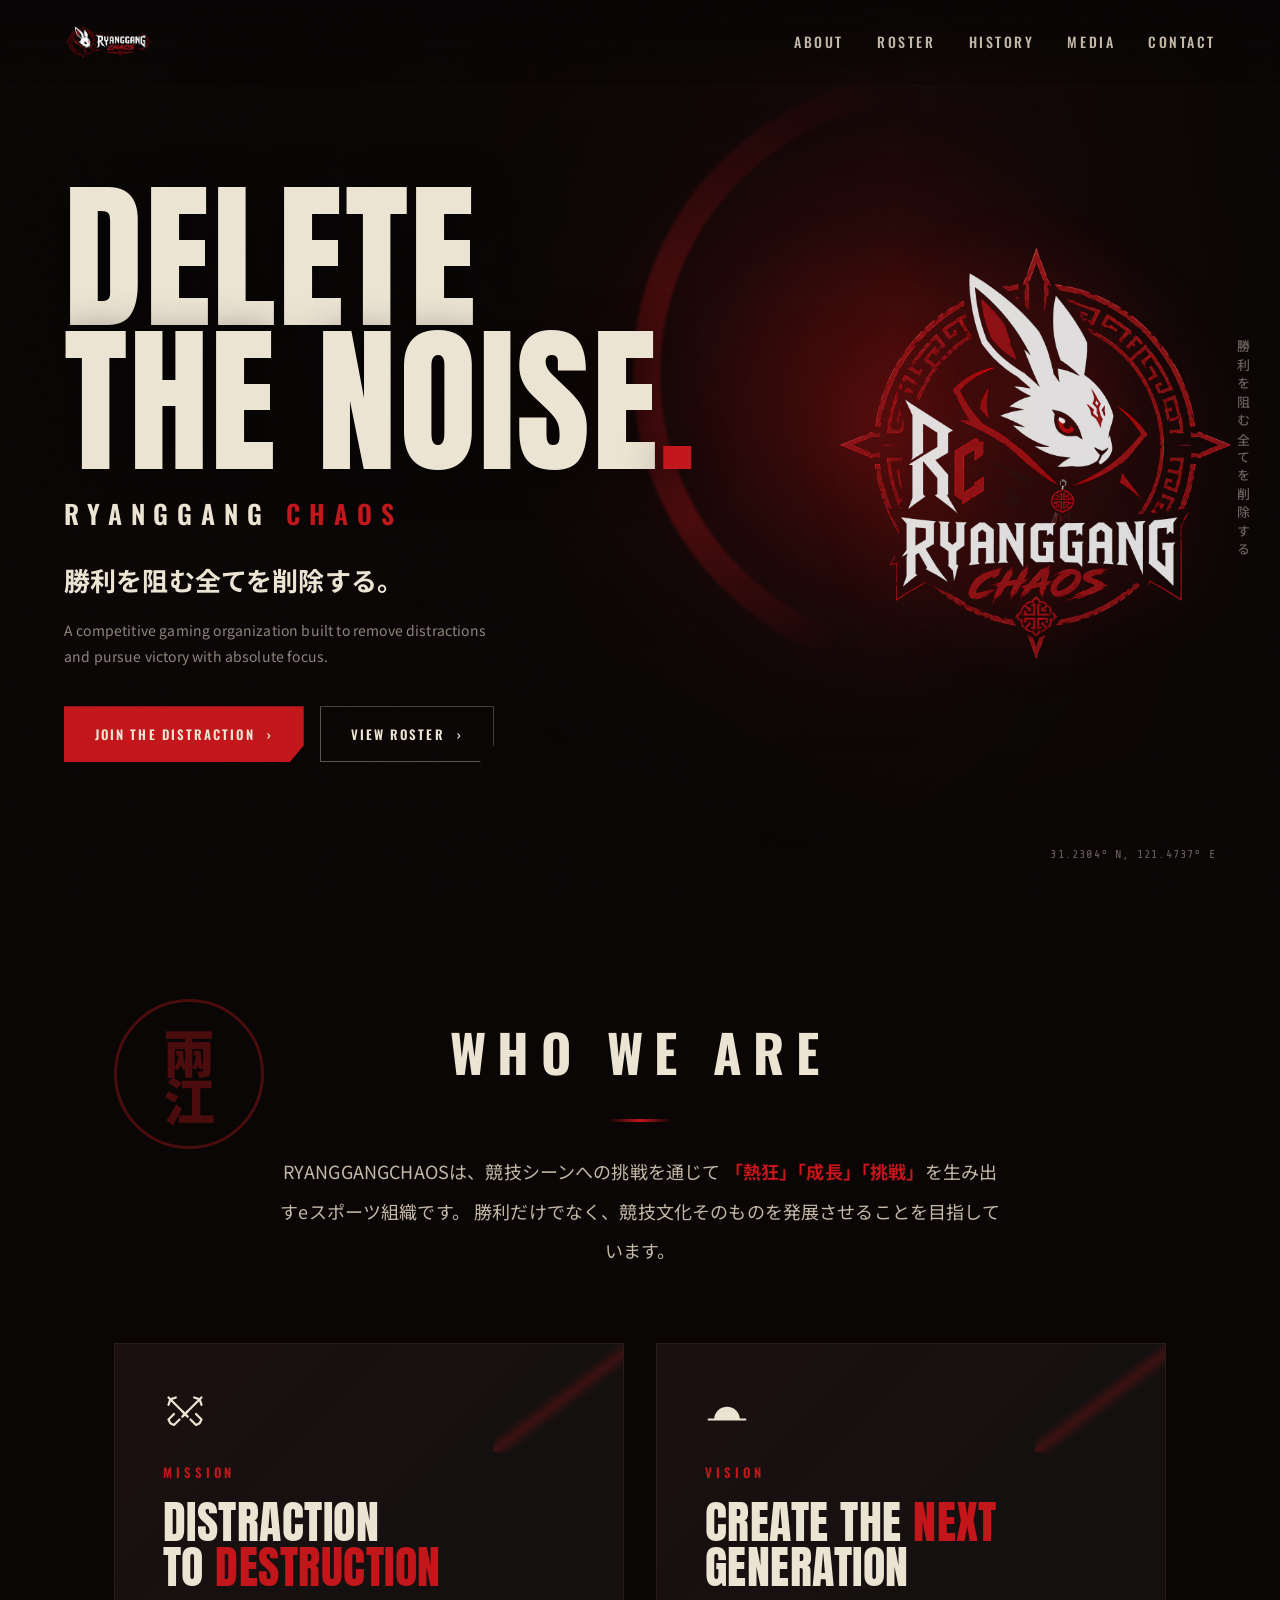
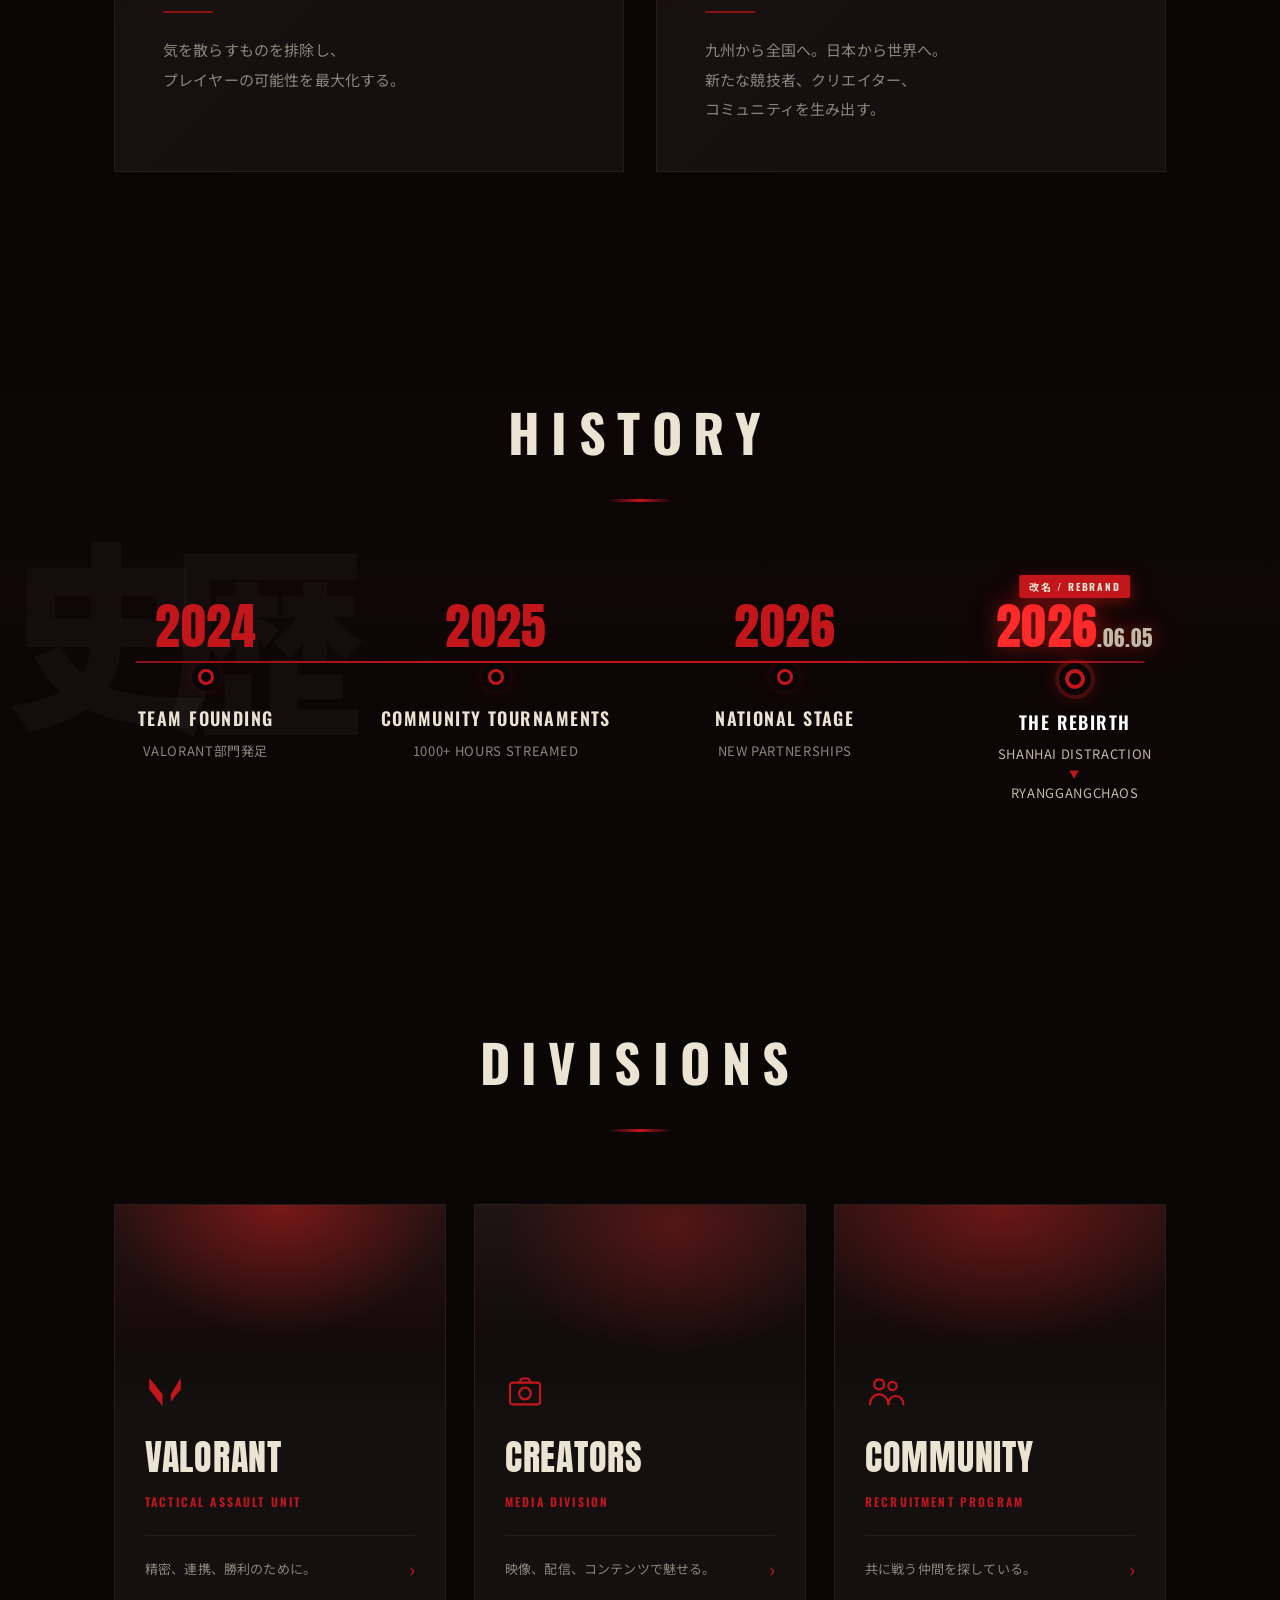
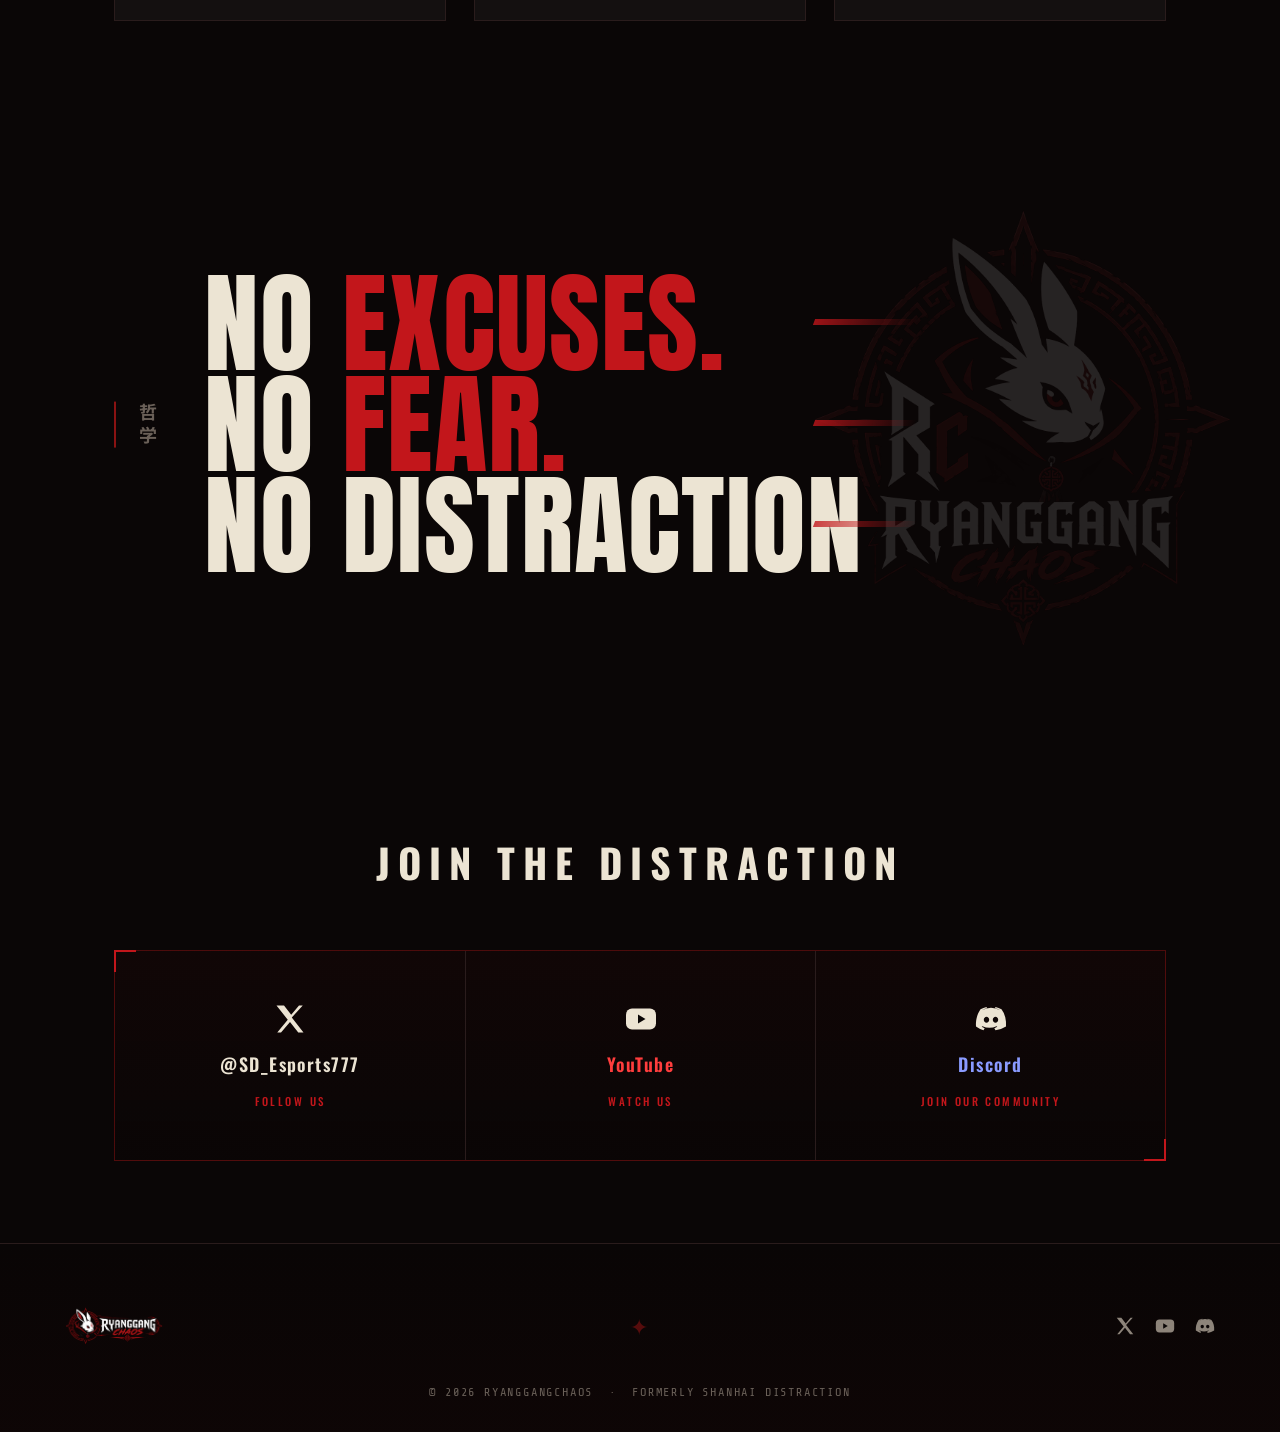
==== index.html @ 652b085b "Initial commit: RYANGGANGCHAOS LP (formerly SHANHAI DISTRACTION) Responsive single-page LP for GitHu" ====
<!DOCTYPE html>
<html lang="ja">
<head>
  <meta charset="UTF-8" />
  <meta name="viewport" content="width=device-width, initial-scale=1.0" />
  <title>RYANGGANGCHAOS — DELETE THE NOISE</title>
  <meta name="description" content="RYANGGANGCHAOS（旧 SHANHAI DISTRACTION）｜勝利を阻む全てを削除する。競技シーンへの挑戦を通じて熱狂・成長・挑戦を生み出すeスポーツ組織。" />

  <!-- Open Graph -->
  <meta property="og:title" content="RYANGGANGCHAOS — DELETE THE NOISE" />
  <meta property="og:description" content="勝利を阻む全てを削除する。競技文化を発展させるeスポーツ組織。（旧 SHANHAI DISTRACTION）" />
  <meta property="og:type" content="website" />
  <meta property="og:image" content="assets/og-image.png" />
  <meta name="theme-color" content="#0a0606" />

  <link rel="icon" type="image/png" sizes="32x32" href="assets/favicon-32.png" />
  <link rel="apple-touch-icon" href="assets/favicon-180.png" />

  <!-- Fonts -->
  <link rel="preconnect" href="https://fonts.googleapis.com" />
  <link rel="preconnect" href="https://fonts.gstatic.com" crossorigin />
  <link href="https://fonts.googleapis.com/css2?family=Anton&family=Oswald:wght@400;500;600;700&family=Noto+Sans+JP:wght@400;500;700;900&family=Share+Tech+Mono&display=swap" rel="stylesheet" />

  <link rel="stylesheet" href="css/style.css" />
</head>
<body>
  <!-- Grain overlay -->
  <div class="grain" aria-hidden="true"></div>

  <!-- ============ HEADER ============ -->
  <header class="site-header" id="header">
    <a class="brand" href="#hero" aria-label="RYANGGANGCHAOS ホーム">
      <img class="brand__img" src="assets/logo-horizontal.png" alt="RYANGGANGCHAOS" width="1672" height="941" />
    </a>

    <nav class="nav" id="nav" aria-label="メインナビゲーション">
      <a href="#about">ABOUT</a>
      <a href="#roster">ROSTER</a>
      <a href="#history">HISTORY</a>
      <a href="#media">MEDIA</a>
      <a href="#contact">CONTACT</a>
    </nav>

    <button class="nav-toggle" id="navToggle" aria-label="メニューを開く" aria-expanded="false" aria-controls="nav">
      <span></span><span></span><span></span>
    </button>
  </header>

  <main>
    <!-- ============ HERO ============ -->
    <section class="hero" id="hero">
      <div class="hero__bg" aria-hidden="true">
        <div class="hero__figure"></div>
        <div class="hero__glow"></div>
        <div class="hero__pagoda"></div>
        <div class="hero__ring"></div>
      </div>

      <div class="hero__vertical" aria-hidden="true">勝利を阻む全てを削除する</div>

      <div class="hero__inner reveal">
        <h1 class="hero__title">
          <span class="line">DELETE</span>
          <span class="line">THE NOISE<span class="dot">.</span></span>
        </h1>
        <p class="hero__sub"><span>RYANGGANG</span> <em>CHAOS</em></p>
        <p class="hero__jp">勝利を阻む全てを削除する。</p>
        <p class="hero__lead">A competitive gaming organization built to remove distractions and pursue victory with absolute focus.</p>

        <div class="hero__cta">
          <a class="btn btn--solid" href="#contact">JOIN THE DISTRACTION <span aria-hidden="true">›</span></a>
          <a class="btn btn--ghost" href="#roster">VIEW ROSTER <span aria-hidden="true">›</span></a>
        </div>
      </div>

      <div class="hero__coords" aria-hidden="true">31.2304° N, 121.4737° E</div>
      <img class="hero__emblem" src="assets/logo-emblem.png" alt="" aria-hidden="true" />
    </section>

    <!-- ============ WHO WE ARE ============ -->
    <section class="about" id="about">
      <div class="about__stamp" aria-hidden="true">兩江</div>
      <div class="about__inner">
        <h2 class="section-head reveal">WHO WE ARE</h2>
        <p class="about__text reveal">
          RYANGGANGCHAOSは、競技シーンへの挑戦を通じて
          <strong>「熱狂」「成長」「挑戦」</strong>を生み出すeスポーツ組織です。
          勝利だけでなく、競技文化そのものを発展させることを目指しています。
        </p>
      </div>

      <!-- MISSION / VISION -->
      <div class="mv">
        <article class="mv__card reveal">
          <div class="mv__icon" aria-hidden="true">
            <svg viewBox="0 0 48 48"><use href="#ico-swords" /></svg>
          </div>
          <span class="mv__label">MISSION</span>
          <h3 class="mv__title">DISTRACTION<br />TO <em>DESTRUCTION</em></h3>
          <span class="mv__rule" aria-hidden="true"></span>
          <p class="mv__body">気を散らすものを排除し、<br />プレイヤーの可能性を最大化する。</p>
        </article>

        <article class="mv__card reveal" style="--d:.12s">
          <div class="mv__icon" aria-hidden="true">
            <svg viewBox="0 0 48 48"><use href="#ico-sun" /></svg>
          </div>
          <span class="mv__label">VISION</span>
          <h3 class="mv__title">CREATE THE <em>NEXT</em><br />GENERATION</h3>
          <span class="mv__rule" aria-hidden="true"></span>
          <p class="mv__body">九州から全国へ。日本から世界へ。<br />新たな競技者、クリエイター、<br />コミュニティを生み出す。</p>
        </article>
      </div>
    </section>

    <!-- ============ HISTORY ============ -->
    <section class="history" id="history">
      <span class="history__kanji" aria-hidden="true">歴史</span>
      <h2 class="section-head reveal">HISTORY</h2>

      <ol class="timeline">
        <li class="timeline__item reveal">
          <span class="timeline__year">2024</span>
          <span class="timeline__dot" aria-hidden="true"></span>
          <h3 class="timeline__title">TEAM FOUNDING</h3>
          <p class="timeline__desc">VALORANT部門発足</p>
        </li>
        <li class="timeline__item reveal" style="--d:.12s">
          <span class="timeline__year">2025</span>
          <span class="timeline__dot" aria-hidden="true"></span>
          <h3 class="timeline__title">COMMUNITY TOURNAMENTS</h3>
          <p class="timeline__desc">1000+ HOURS STREAMED</p>
        </li>
        <li class="timeline__item reveal" style="--d:.24s">
          <span class="timeline__year">2026</span>
          <span class="timeline__dot" aria-hidden="true"></span>
          <h3 class="timeline__title">NATIONAL STAGE</h3>
          <p class="timeline__desc">NEW PARTNERSHIPS</p>
        </li>
        <li class="timeline__item timeline__item--now reveal" style="--d:.36s">
          <span class="timeline__badge">改名 / REBRAND</span>
          <span class="timeline__year">2026<small>.06.05</small></span>
          <span class="timeline__dot" aria-hidden="true"></span>
          <h3 class="timeline__title">THE REBIRTH</h3>
          <p class="timeline__desc">SHANHAI DISTRACTION<br /><span class="arrow" aria-hidden="true">▼</span><br />RYANGGANGCHAOS</p>
        </li>
      </ol>
    </section>

    <!-- ============ DIVISIONS ============ -->
    <section class="divisions" id="roster">
      <h2 class="section-head reveal">DIVISIONS</h2>

      <div class="div-grid">
        <article class="div-card div-card--valorant reveal" tabindex="0">
          <div class="div-card__media" aria-hidden="true"></div>
          <div class="div-card__body">
            <div class="div-card__icon" aria-hidden="true">
              <svg viewBox="0 0 48 48"><use href="#ico-valorant" /></svg>
            </div>
            <h3 class="div-card__title">VALORANT</h3>
            <span class="div-card__sub">TACTICAL ASSAULT UNIT</span>
            <p class="div-card__foot">精密、連携、勝利のために。<span class="arrow" aria-hidden="true">›</span></p>
          </div>
        </article>

        <article class="div-card div-card--creators reveal" style="--d:.12s" tabindex="0">
          <div class="div-card__media" aria-hidden="true"></div>
          <div class="div-card__body">
            <div class="div-card__icon" aria-hidden="true">
              <svg viewBox="0 0 48 48"><use href="#ico-camera" /></svg>
            </div>
            <h3 class="div-card__title">CREATORS</h3>
            <span class="div-card__sub">MEDIA DIVISION</span>
            <p class="div-card__foot">映像、配信、コンテンツで魅せる。<span class="arrow" aria-hidden="true">›</span></p>
          </div>
        </article>

        <article class="div-card div-card--community reveal" style="--d:.24s" tabindex="0" id="media">
          <div class="div-card__media" aria-hidden="true"></div>
          <div class="div-card__body">
            <div class="div-card__icon" aria-hidden="true">
              <svg viewBox="0 0 48 48"><use href="#ico-community" /></svg>
            </div>
            <h3 class="div-card__title">COMMUNITY</h3>
            <span class="div-card__sub">RECRUITMENT PROGRAM</span>
            <p class="div-card__foot">共に戦う仲間を探している。<span class="arrow" aria-hidden="true">›</span></p>
          </div>
        </article>
      </div>
    </section>

    <!-- ============ PHILOSOPHY ============ -->
    <section class="philosophy" aria-label="Philosophy">
      <span class="philosophy__kanji" aria-hidden="true">哲学</span>
      <h2 class="philosophy__text reveal">
        <span>NO <em>EXCUSES.</em></span>
        <span>NO <em>FEAR.</em></span>
        <span>NO DISTRACTION</span>
      </h2>
      <img class="philosophy__logo" src="assets/logo-emblem.png" alt="" aria-hidden="true" />
    </section>

    <!-- ============ JOIN / CONTACT ============ -->
    <section class="join" id="contact">
      <h2 class="join__head reveal">JOIN THE DISTRACTION</h2>
      <div class="join__panel reveal">
        <a class="social" href="https://x.com/SD_Esports777" target="_blank" rel="noopener">
          <span class="social__icon" aria-hidden="true"><svg viewBox="0 0 24 24"><use href="#ico-x" /></svg></span>
          <span class="social__handle">@SD_Esports777</span>
          <span class="social__cta">FOLLOW US</span>
        </a>
        <a class="social" href="https://youtube.com" target="_blank" rel="noopener">
          <span class="social__icon" aria-hidden="true"><svg viewBox="0 0 24 24"><use href="#ico-youtube" /></svg></span>
          <span class="social__handle social__handle--yt">YouTube</span>
          <span class="social__cta">WATCH US</span>
        </a>
        <a class="social" href="https://discord.com" target="_blank" rel="noopener">
          <span class="social__icon" aria-hidden="true"><svg viewBox="0 0 24 24"><use href="#ico-discord" /></svg></span>
          <span class="social__handle social__handle--dc">Discord</span>
          <span class="social__cta">JOIN OUR COMMUNITY</span>
        </a>
      </div>
    </section>
  </main>

  <!-- ============ FOOTER ============ -->
  <footer class="site-footer">
    <div class="site-footer__inner">
      <a class="brand brand--footer" href="#hero" aria-label="RYANGGANGCHAOS ホーム">
        <img class="brand__img" src="assets/logo-horizontal.png" alt="RYANGGANGCHAOS" width="1672" height="941" />
      </a>

      <span class="site-footer__crosshair" aria-hidden="true">✦</span>

      <div class="site-footer__social">
        <a href="https://x.com/SD_Esports777" target="_blank" rel="noopener" aria-label="X (Twitter)"><svg viewBox="0 0 24 24"><use href="#ico-x" /></svg></a>
        <a href="https://youtube.com" target="_blank" rel="noopener" aria-label="YouTube"><svg viewBox="0 0 24 24"><use href="#ico-youtube" /></svg></a>
        <a href="https://discord.com" target="_blank" rel="noopener" aria-label="Discord"><svg viewBox="0 0 24 24"><use href="#ico-discord" /></svg></a>
      </div>
    </div>
    <p class="site-footer__copy">© 2026 RYANGGANGCHAOS &nbsp;·&nbsp; FORMERLY SHANHAI DISTRACTION</p>
  </footer>

  <!-- ============ SVG SPRITE ============ -->
  <svg width="0" height="0" style="position:absolute" aria-hidden="true">
    <defs>
      <!-- SD Logo: hexagonal shield with S/D + cross -->
      <symbol id="sd-logo" viewBox="0 0 64 64">
        <path d="M32 2 58 16v32L32 62 6 48V16z" fill="none" stroke="currentColor" stroke-width="2.5" stroke-linejoin="round"/>
        <path d="M32 9 51 19.5v25L32 55 13 44.5v-25z" fill="none" stroke="currentColor" stroke-width="1" opacity=".5"/>
        <path d="M24 23h11a4 4 0 0 1 0 11h-7" fill="none" stroke="currentColor" stroke-width="3.4" stroke-linecap="round"/>
        <path d="M28 41h6a8 8 0 0 0 8-8v-2a8 8 0 0 0-8-8" fill="none" stroke="currentColor" stroke-width="3.4" stroke-linecap="round"/>
        <line x1="32" y1="12" x2="32" y2="52" stroke="currentColor" stroke-width="2" opacity=".85"/>
        <line x1="27" y1="20" x2="37" y2="20" stroke="currentColor" stroke-width="2" opacity=".85"/>
      </symbol>

      <symbol id="ico-swords" viewBox="0 0 48 48">
        <path d="M6 6l20 20M14 6L8 8l-2 6M27 21l-6 6" fill="none" stroke="currentColor" stroke-width="2.4" stroke-linecap="round" stroke-linejoin="round"/>
        <path d="M42 6L22 26M34 6l6 2 2 6M21 21l6 6" fill="none" stroke="currentColor" stroke-width="2.4" stroke-linecap="round" stroke-linejoin="round"/>
        <path d="M18 30l-6 6-4-2-2-4 6-6M30 30l6 6 4-2 2-4-6-6" fill="none" stroke="currentColor" stroke-width="2.4" stroke-linecap="round" stroke-linejoin="round"/>
      </symbol>

      <symbol id="ico-sun" viewBox="0 0 48 48">
        <path d="M10 30a14 14 0 0 1 28 0" fill="currentColor"/>
        <line x1="4" y1="30" x2="44" y2="30" stroke="currentColor" stroke-width="2.4" stroke-linecap="round"/>
      </symbol>

      <symbol id="ico-valorant" viewBox="0 0 48 48">
        <path d="M5 8v14l16 20V28z" fill="currentColor"/>
        <path d="M43 8v14L31 37v-9z" fill="currentColor"/>
      </symbol>

      <symbol id="ico-camera" viewBox="0 0 48 48">
        <rect x="6" y="14" width="36" height="26" rx="3" fill="none" stroke="currentColor" stroke-width="2.6"/>
        <path d="M17 14l3-5h8l3 5" fill="none" stroke="currentColor" stroke-width="2.6" stroke-linejoin="round"/>
        <circle cx="24" cy="27" r="7" fill="none" stroke="currentColor" stroke-width="2.6"/>
      </symbol>

      <symbol id="ico-community" viewBox="0 0 48 48">
        <circle cx="17" cy="16" r="6" fill="none" stroke="currentColor" stroke-width="2.6"/>
        <circle cx="33" cy="18" r="5" fill="none" stroke="currentColor" stroke-width="2.6"/>
        <path d="M6 40c0-7 5-12 11-12s11 5 11 12" fill="none" stroke="currentColor" stroke-width="2.6" stroke-linecap="round"/>
        <path d="M28 40c0-6 4-10 9-10s9 4 9 10" fill="none" stroke="currentColor" stroke-width="2.6" stroke-linecap="round"/>
      </symbol>

      <symbol id="ico-x" viewBox="0 0 24 24">
        <path d="M3 3l7.5 9.5L3.5 21H6l6-7 5.5 7H21l-7.8-10L20.5 3H18l-5.2 6.2L8 3z" fill="currentColor"/>
      </symbol>
      <symbol id="ico-youtube" viewBox="0 0 24 24">
        <rect x="2" y="5" width="20" height="14" rx="4" fill="currentColor"/>
        <path d="M10 9l5 3-5 3z" fill="#0a0606"/>
      </symbol>
      <symbol id="ico-discord" viewBox="0 0 24 24">
        <path d="M19 5.5A16 16 0 0 0 15 4l-.3.6a12 12 0 0 1 3.5 1.5 13 13 0 0 0-12.4 0A12 12 0 0 1 9.3 4.6L9 4a16 16 0 0 0-4 1.5C2.4 9.4 1.8 13.2 2 17a16 16 0 0 0 5 2.5l.8-1.3a9 9 0 0 1-2-1l.5-.4a11 11 0 0 0 9.4 0l.5.4a9 9 0 0 1-2 1l.8 1.3A16 16 0 0 0 22 17c.3-4.5-.6-8.3-3-11.5zM9 14.5c-1 0-1.8-.9-1.8-2s.8-2 1.8-2 1.8.9 1.8 2-.8 2-1.8 2zm6 0c-1 0-1.8-.9-1.8-2s.8-2 1.8-2 1.8.9 1.8 2-.8 2-1.8 2z" fill="currentColor"/>
      </symbol>
    </defs>
  </svg>

  <script src="js/main.js"></script>
</body>
</html>
---- css/style.css ----
/* =========================================================
   SHANHAI DISTRACTION — Landing Page
   Dark / red tactical e-sports aesthetic
   ========================================================= */

:root {
  --bg:        #0a0606;
  --bg-2:      #0d0908;
  --bg-3:      #120c0b;
  --panel:     #141010;
  --panel-2:   #181212;
  --line:      #2a1c1c;

  --red:       #c2161b;   /* bright accent */
  --red-deep:  #8a1212;   /* deep */
  --red-logo:  #a72020;   /* brand red */
  --red-glow:  rgba(180, 20, 20, .55);

  --cream:     #ece4d3;
  --cream-dim: #c2b8a6;
  --muted:     #8d847a;
  --muted-2:   #6a6058;

  --font-display: 'Anton', 'Noto Sans JP', sans-serif;
  --font-head:    'Oswald', 'Noto Sans JP', sans-serif;
  --font-body:    'Noto Sans JP', sans-serif;
  --font-mono:    'Share Tech Mono', monospace;

  --maxw: 1180px;
  --gutter: clamp(20px, 5vw, 64px);
  --header-h: 84px;
}

/* ---------- Reset ---------- */
*, *::before, *::after { box-sizing: border-box; }
* { margin: 0; padding: 0; }
html { scroll-behavior: smooth; -webkit-text-size-adjust: 100%; }
@media (prefers-reduced-motion: reduce) {
  html { scroll-behavior: auto; }
  *, *::before, *::after { animation-duration: .001ms !important; transition-duration: .001ms !important; }
}

body {
  background: var(--bg);
  color: var(--cream);
  font-family: var(--font-body);
  font-weight: 400;
  line-height: 1.7;
  letter-spacing: .01em;
  overflow-x: hidden;
  -webkit-font-smoothing: antialiased;
  text-rendering: optimizeLegibility;
}

img { max-width: 100%; display: block; }
a { color: inherit; text-decoration: none; }
ol, ul { list-style: none; }

/* ---------- Grain / atmosphere ---------- */
.grain {
  position: fixed; inset: 0; z-index: 1000; pointer-events: none;
  opacity: .05; mix-blend-mode: overlay;
  background-image: url("data:image/svg+xml,%3Csvg xmlns='http://www.w3.org/2000/svg' width='120' height='120'%3E%3Cfilter id='n'%3E%3CfeTurbulence type='fractalNoise' baseFrequency='.9' numOctaves='2'/%3E%3C/filter%3E%3Crect width='100%25' height='100%25' filter='url(%23n)'/%3E%3C/svg%3E");
}

/* base body background texture */
body::before {
  content: ""; position: fixed; inset: 0; z-index: -2; pointer-events: none;
  background:
    radial-gradient(120% 90% at 80% -10%, rgba(150,20,20,.18), transparent 55%),
    radial-gradient(100% 80% at 0% 120%, rgba(120,16,16,.12), transparent 55%),
    var(--bg);
}

/* =========================================================
   Reveal animation
   ========================================================= */
.reveal {
  opacity: 0;
  transform: translateY(26px);
  transition: opacity .8s cubic-bezier(.2,.7,.2,1), transform .8s cubic-bezier(.2,.7,.2,1);
  transition-delay: var(--d, 0s);
  will-change: opacity, transform;
}
.reveal.in { opacity: 1; transform: none; }

/* =========================================================
   Shared section bits
   ========================================================= */
.section-head {
  font-family: var(--font-head);
  font-weight: 700;
  font-size: clamp(28px, 5vw, 52px);
  letter-spacing: .22em;
  color: var(--cream);
  text-align: center;
  position: relative;
  padding-bottom: 26px;
  margin-inline: auto;
}
.section-head::after {
  content: ""; position: absolute; left: 50%; bottom: 0; transform: translateX(-50%);
  width: 64px; height: 3px;
  background: linear-gradient(90deg, transparent, var(--red), transparent);
}

/* =========================================================
   HEADER
   ========================================================= */
.site-header {
  position: fixed; top: 0; left: 0; right: 0; z-index: 900;
  height: var(--header-h);
  display: flex; align-items: center; justify-content: space-between;
  padding-inline: var(--gutter);
  background: linear-gradient(180deg, rgba(8,5,5,.92), rgba(8,5,5,.55) 70%, transparent);
  backdrop-filter: blur(2px);
  transition: background .35s ease, height .35s ease, border-color .35s ease;
  border-bottom: 1px solid transparent;
}
.site-header.scrolled {
  height: 68px;
  background: rgba(8,5,5,.94);
  border-bottom-color: var(--line);
  backdrop-filter: blur(10px);
}

.brand { display: flex; align-items: center; }
.brand__img { height: 50px; width: auto; transition: height .35s ease; }
.site-header.scrolled .brand__img { height: 40px; }

.nav { display: flex; gap: clamp(18px, 2.6vw, 40px); }
.nav a {
  font-family: var(--font-head);
  font-weight: 500;
  font-size: 14px;
  letter-spacing: .18em;
  color: var(--cream-dim);
  position: relative;
  padding: 6px 0;
  transition: color .25s ease;
}
.nav a::after {
  content: ""; position: absolute; left: 0; right: 100%; bottom: 0; height: 2px;
  background: var(--red); transition: right .3s ease;
}
.nav a:hover { color: var(--cream); }
.nav a:hover::after { right: 0; }

/* Hamburger */
.nav-toggle {
  display: none; flex-direction: column; gap: 5px;
  width: 38px; height: 32px; padding: 6px;
  background: none; border: none; cursor: pointer; z-index: 950;
}
.nav-toggle span {
  display: block; height: 2px; width: 100%;
  background: var(--cream); border-radius: 2px;
  transition: transform .3s ease, opacity .25s ease;
}
.nav-toggle[aria-expanded="true"] span:nth-child(1) { transform: translateY(7px) rotate(45deg); }
.nav-toggle[aria-expanded="true"] span:nth-child(2) { opacity: 0; }
.nav-toggle[aria-expanded="true"] span:nth-child(3) { transform: translateY(-7px) rotate(-45deg); }

/* =========================================================
   HERO
   ========================================================= */
.hero {
  position: relative;
  min-height: 100svh;
  display: flex; align-items: center;
  padding: calc(var(--header-h) + 4vh) var(--gutter) 8vh;
  overflow: hidden;
}
.hero__bg { position: absolute; inset: 0; z-index: -1; }
.hero__bg::after {            /* dark vignette + left fade for text legibility */
  content: ""; position: absolute; inset: 0;
  background:
    linear-gradient(90deg, var(--bg) 8%, rgba(10,6,6,.6) 42%, rgba(10,6,6,.15) 70%, var(--bg) 100%),
    linear-gradient(180deg, rgba(10,6,6,.55), transparent 30%, rgba(10,6,6,.85));
}
.hero__glow {
  position: absolute; top: 8%; right: 4%;
  width: min(60vw, 720px); aspect-ratio: 1;
  background: radial-gradient(circle, var(--red-glow), rgba(150,20,20,.12) 40%, transparent 62%);
  filter: blur(10px);
  animation: pulse 6s ease-in-out infinite;
}
.hero__ring {
  position: absolute; top: 6%; right: 2%;
  width: min(56vw, 640px); aspect-ratio: 1;
  border-radius: 50%;
  background:
    conic-gradient(from 200deg, transparent 0deg, var(--red) 40deg, transparent 150deg);
  -webkit-mask: radial-gradient(circle, transparent 60%, #000 61%, #000 66%, transparent 67%);
          mask: radial-gradient(circle, transparent 60%, #000 61%, #000 66%, transparent 67%);
  opacity: .85;
  animation: spin 28s linear infinite;
}
.hero__figure {
  position: absolute; inset: 0;
  background:
    radial-gradient(40% 55% at 66% 46%, rgba(40,8,8,.9), transparent 70%),
    radial-gradient(70% 90% at 78% 50%, rgba(90,16,16,.35), transparent 60%);
}
.hero__pagoda {
  position: absolute; right: 7%; top: 30%;
  width: 3px; height: 220px;
  background: linear-gradient(180deg, transparent, var(--red-deep));
  opacity: .25;
}
@keyframes pulse { 0%,100%{opacity:.7;transform:scale(1)} 50%{opacity:1;transform:scale(1.05)} }
@keyframes spin { to { transform: rotate(360deg); } }

.hero__emblem {
  position: absolute; right: clamp(-40px, 2vw, 60px); top: 50%;
  transform: translateY(-50%);
  width: clamp(220px, 34vw, 460px);
  opacity: .9;
  filter: drop-shadow(0 0 40px rgba(160,20,20,.4));
  animation: float 7s ease-in-out infinite;
  z-index: -1;
}
@keyframes float { 0%,100%{transform:translateY(-50%)} 50%{transform:translateY(-54%)} }

.hero__vertical {
  position: absolute; right: clamp(8px, 2vw, 28px); top: 50%;
  transform: translateY(-50%);
  writing-mode: vertical-rl;
  font-family: var(--font-body); font-weight: 500;
  letter-spacing: .42em; font-size: 13px;
  color: var(--muted); opacity: .7;
}

.hero__inner { position: relative; max-width: 640px; z-index: 2; }

.hero__title {
  font-family: var(--font-display);
  font-weight: 400;
  line-height: .9;
  font-size: clamp(56px, 12.5vw, 168px);
  letter-spacing: .01em;
  color: var(--cream);
  text-shadow: 0 6px 40px rgba(0,0,0,.6);
}
.hero__title .line { display: block; }
.hero__title .dot { color: var(--red); }

.hero__sub {
  margin-top: 18px;
  font-family: var(--font-head); font-weight: 600;
  letter-spacing: .34em;
  font-size: clamp(15px, 2.4vw, 26px);
}
.hero__sub span { color: var(--cream); }
.hero__sub em { color: var(--red); font-style: normal; }

.hero__jp {
  margin-top: 22px;
  font-weight: 700; font-size: clamp(18px, 2.6vw, 26px);
  color: var(--cream);
}
.hero__lead {
  margin-top: 16px; max-width: 440px;
  color: var(--muted); font-size: 14px; line-height: 1.85;
}

.hero__cta { display: flex; flex-wrap: wrap; gap: 16px; margin-top: 36px; }

.btn {
  --pad: 16px 30px;
  display: inline-flex; align-items: center; gap: 12px;
  padding: var(--pad);
  font-family: var(--font-head); font-weight: 600;
  letter-spacing: .16em; font-size: 13px;
  border: 1px solid transparent;
  position: relative; overflow: hidden;
  transition: transform .25s ease, background .3s ease, color .3s ease, border-color .3s ease;
  clip-path: polygon(0 0, 100% 0, 100% 70%, calc(100% - 14px) 100%, 0 100%);
}
.btn span { transition: transform .3s ease; }
.btn:hover span { transform: translateX(4px); }
.btn--solid { background: var(--red); color: var(--cream); }
.btn--solid:hover { background: #d81b20; transform: translateY(-2px); box-shadow: 0 10px 30px rgba(180,20,20,.4); }
.btn--ghost { border-color: rgba(236,228,211,.35); color: var(--cream); }
.btn--ghost:hover { border-color: var(--red); color: #fff; background: rgba(180,20,20,.12); transform: translateY(-2px); }

.hero__coords {
  position: absolute; right: var(--gutter); bottom: 4vh;
  font-family: var(--font-mono); font-size: 12px;
  color: var(--muted-2); letter-spacing: .1em;
}

/* =========================================================
   ABOUT / WHO WE ARE
   ========================================================= */
.about {
  position: relative;
  padding: clamp(80px, 12vh, 140px) var(--gutter);
  max-width: var(--maxw); margin-inline: auto;
}
.about__stamp {
  position: absolute; left: var(--gutter); top: clamp(70px, 11vh, 130px);
  width: 150px; height: 150px;
  display: grid; place-items: center;
  font-family: var(--font-body); font-weight: 900;
  font-size: 52px; color: var(--red-deep);
  border: 3px solid var(--red-deep); border-radius: 50%;
  opacity: .5; line-height: .95; writing-mode: vertical-rl;
  letter-spacing: -.05em;
}
.about__inner { max-width: 720px; margin: 0 auto; text-align: center; }
.about__text {
  margin-top: 30px;
  font-size: clamp(15px, 2vw, 18px); line-height: 2.2;
  color: var(--cream-dim);
}
.about__text strong { color: var(--red); font-weight: 700; }

/* MISSION / VISION */
.mv {
  display: grid; grid-template-columns: 1fr 1fr; gap: clamp(16px, 3vw, 32px);
  margin-top: clamp(50px, 8vh, 90px);
}
.mv__card {
  position: relative;
  padding: clamp(28px, 4vw, 48px);
  background:
    linear-gradient(135deg, rgba(150,20,20,.06), transparent 60%),
    var(--panel);
  border: 1px solid var(--line);
  overflow: hidden;
  transition: transform .35s ease, border-color .35s ease;
}
.mv__card::before {  /* diagonal red slash accent */
  content: ""; position: absolute; right: -40px; top: -40px;
  width: 160px; height: 160px;
  background: linear-gradient(135deg, transparent 45%, rgba(180,20,20,.25) 50%, transparent 55%);
  transform: rotate(8deg);
}
.mv__card:hover { transform: translateY(-6px); border-color: rgba(180,20,20,.5); }
.mv__icon { width: 44px; height: 44px; color: var(--cream); margin-bottom: 22px; }
.mv__icon svg { width: 100%; height: 100%; }
.mv__label {
  font-family: var(--font-head); font-weight: 600;
  letter-spacing: .3em; font-size: 13px; color: var(--red);
}
.mv__title {
  font-family: var(--font-display); font-weight: 400;
  font-size: clamp(28px, 4.4vw, 46px); line-height: .98;
  margin-top: 14px; color: var(--cream); letter-spacing: .01em;
}
.mv__title em { color: var(--red); font-style: normal; }
.mv__rule { display: block; width: 50px; height: 2px; background: var(--red-deep); margin: 22px 0; }
.mv__body { color: var(--muted); font-size: 15px; line-height: 1.95; }

/* =========================================================
   HISTORY
   ========================================================= */
.history {
  position: relative;
  padding: clamp(80px, 12vh, 140px) var(--gutter);
  background: linear-gradient(180deg, transparent, rgba(80,12,12,.08), transparent);
  overflow: hidden;
}
.history__kanji {
  position: absolute; left: 2%; top: 40%;
  font-weight: 900; font-size: clamp(80px, 16vw, 200px);
  color: rgba(255,255,255,.03); line-height: .8;
  writing-mode: vertical-rl; letter-spacing: -.05em;
  pointer-events: none;
}
.timeline {
  position: relative;
  max-width: 1120px; margin: clamp(50px,8vh,80px) auto 0;
  display: grid; grid-template-columns: repeat(4, 1fr);
  gap: clamp(16px, 3vw, 38px);
}
.timeline::before {  /* horizontal arrow line */
  content: ""; position: absolute; left: 5%; right: 5%; top: 86px; height: 2px;
  background: linear-gradient(90deg, var(--red-deep), var(--red), var(--red), var(--red-deep));
  z-index: 0;
}
.timeline__item { position: relative; text-align: center; padding-top: 26px; }
.timeline__year {
  display: block;
  font-family: var(--font-display);
  font-size: clamp(30px, 4.4vw, 50px); color: var(--red);
  line-height: 1;
}
.timeline__year small { font-size: .42em; letter-spacing: .05em; color: var(--cream-dim); }

/* rebrand highlight node */
.timeline__badge {
  position: absolute; top: 0; left: 50%; transform: translateX(-50%);
  font-family: var(--font-head); font-weight: 700;
  font-size: 10px; letter-spacing: .18em; white-space: nowrap;
  color: var(--cream); background: var(--red);
  padding: 3px 10px; border-radius: 2px;
  box-shadow: 0 4px 16px rgba(190,20,20,.5);
}
.timeline__item--now .timeline__year { color: #ff2b2b; text-shadow: 0 0 22px rgba(255,40,40,.55); }
.timeline__item--now .timeline__title { color: #fff; }
.timeline__item--now .timeline__desc { color: var(--cream-dim); line-height: 1.5; }
.timeline__item--now .timeline__desc .arrow { color: var(--red); font-size: 10px; }
.timeline__item--now .timeline__dot {
  width: 20px; height: 20px; border-width: 4px;
  box-shadow: 0 0 0 6px var(--bg), 0 0 0 10px rgba(190,20,20,.25), 0 0 24px rgba(255,40,40,.8);
  animation: nowPulse 2.2s ease-in-out infinite;
}
@keyframes nowPulse {
  0%,100% { box-shadow: 0 0 0 6px var(--bg), 0 0 0 10px rgba(190,20,20,.25), 0 0 22px rgba(255,40,40,.7); }
  50%     { box-shadow: 0 0 0 6px var(--bg), 0 0 0 13px rgba(190,20,20,.12), 0 0 34px rgba(255,40,40,1); }
}
.timeline__dot {
  display: block; width: 16px; height: 16px; margin: 18px auto;
  background: var(--bg); border: 3px solid var(--red); border-radius: 50%;
  position: relative; z-index: 1;
  box-shadow: 0 0 0 6px var(--bg), 0 0 18px rgba(190,20,20,.6);
}
.timeline__title {
  font-family: var(--font-head); font-weight: 600;
  letter-spacing: .08em; font-size: clamp(14px, 1.8vw, 18px);
  color: var(--cream); margin-top: 6px;
}
.timeline__desc { color: var(--muted); font-size: 13px; letter-spacing: .05em; margin-top: 6px; }

/* =========================================================
   DIVISIONS
   ========================================================= */
.divisions {
  padding: clamp(80px, 12vh, 140px) var(--gutter);
  max-width: var(--maxw); margin-inline: auto;
}
.div-grid {
  display: grid; grid-template-columns: repeat(3, 1fr);
  gap: clamp(16px, 2.4vw, 28px);
  margin-top: clamp(50px, 8vh, 80px);
}
.div-card {
  position: relative;
  border: 1px solid var(--line);
  background: var(--panel);
  overflow: hidden; cursor: pointer;
  transition: transform .4s cubic-bezier(.2,.7,.2,1), border-color .4s ease;
  outline: none;
}
.div-card:hover, .div-card:focus-visible { transform: translateY(-8px); border-color: rgba(190,20,20,.55); }
.div-card__media {
  height: 200px; position: relative;
  background:
    radial-gradient(80% 90% at 50% 20%, rgba(150,22,22,.4), transparent 70%),
    linear-gradient(180deg, #1c1110, #0d0707);
}
.div-card__media::before {  /* scanline texture */
  content: ""; position: absolute; inset: 0;
  background-image: repeating-linear-gradient(180deg, rgba(255,255,255,.025) 0 1px, transparent 1px 4px);
  mix-blend-mode: overlay;
}
.div-card__media::after {   /* bottom gradient blend into body */
  content: ""; position: absolute; left: 0; right: 0; bottom: 0; height: 70px;
  background: linear-gradient(180deg, transparent, var(--panel));
}
.div-card--valorant .div-card__media { background:
  radial-gradient(80% 100% at 50% 0%, rgba(200,30,30,.5), transparent 65%), linear-gradient(180deg,#251211,#0d0707); }
.div-card--creators .div-card__media { background:
  radial-gradient(80% 100% at 60% 10%, rgba(150,24,24,.45), transparent 65%), linear-gradient(180deg,#1e1413,#0d0707); }
.div-card--community .div-card__media { background:
  radial-gradient(90% 100% at 50% 0%, rgba(180,28,28,.5), transparent 70%), linear-gradient(180deg,#221110,#0d0707); }

.div-card__body { position: relative; padding: 0 clamp(20px,2.4vw,30px) clamp(24px,3vw,34px); margin-top: -34px; }
.div-card__icon { width: 40px; height: 40px; color: var(--red); margin-bottom: 16px; }
.div-card__icon svg { width: 100%; height: 100%; }
.div-card__title {
  font-family: var(--font-display); font-weight: 400;
  font-size: clamp(26px, 3.4vw, 36px); color: var(--cream); letter-spacing: .02em;
}
.div-card__sub {
  display: block;
  font-family: var(--font-head); font-weight: 600;
  letter-spacing: .18em; font-size: 12px; color: var(--red); margin-top: 4px;
}
.div-card__foot {
  display: flex; align-items: center; justify-content: space-between;
  margin-top: 22px; padding-top: 16px; border-top: 1px solid var(--line);
  color: var(--muted); font-size: 13px;
}
.div-card__foot .arrow {
  color: var(--red); font-size: 20px; transition: transform .3s ease;
}
.div-card:hover .arrow, .div-card:focus-visible .arrow { transform: translateX(6px); }

/* =========================================================
   PHILOSOPHY
   ========================================================= */
.philosophy {
  position: relative;
  padding: clamp(90px, 16vh, 180px) var(--gutter);
  display: flex; align-items: center;
  max-width: var(--maxw); margin-inline: auto;
  overflow: hidden;
}
.philosophy__kanji {
  position: absolute; left: var(--gutter); top: 50%; transform: translateY(-50%);
  writing-mode: vertical-rl;
  font-weight: 700; font-size: 18px; letter-spacing: .3em;
  color: var(--muted-2);
  padding-left: 16px; border-left: 2px solid var(--red-deep);
}
.philosophy__text {
  font-family: var(--font-display); font-weight: 400;
  font-size: clamp(40px, 9vw, 110px); line-height: .92;
  color: var(--cream); letter-spacing: .01em;
  position: relative; z-index: 2;
  padding-left: clamp(40px, 8vw, 90px);
}
.philosophy__text span { display: block; position: relative; }
.philosophy__text em { color: var(--red); font-style: normal; }
.philosophy__text span::after {  /* red slash marks */
  content: ""; position: absolute; right: -8%; top: 45%;
  width: clamp(40px, 8vw, 120px); height: 6px;
  background: linear-gradient(90deg, var(--red), transparent);
  transform: skewX(-20deg); opacity: .8;
}
.philosophy__logo {
  position: absolute; right: -2%; top: 50%; transform: translateY(-50%);
  width: clamp(220px, 36vw, 520px);
  opacity: .12; filter: grayscale(.3);
  z-index: 1; pointer-events: none;
}

/* =========================================================
   JOIN / CONTACT
   ========================================================= */
.join {
  padding: clamp(80px, 12vh, 130px) var(--gutter) clamp(60px, 9vh, 110px);
  max-width: var(--maxw); margin-inline: auto;
}
.join__head {
  font-family: var(--font-head); font-weight: 700;
  letter-spacing: .2em; text-align: center;
  font-size: clamp(22px, 4vw, 40px); color: var(--cream);
  margin-bottom: clamp(36px, 6vh, 60px);
}
.join__panel {
  position: relative;
  display: grid; grid-template-columns: repeat(3, 1fr);
  border: 1px solid rgba(180,20,20,.4);
  background: linear-gradient(180deg, rgba(150,20,20,.05), rgba(10,6,6,.4));
}
/* corner brackets */
.join__panel::before, .join__panel::after {
  content: ""; position: absolute; width: 22px; height: 22px;
  border: 2px solid var(--red);
}
.join__panel::before { left: -1px; top: -1px; border-right: none; border-bottom: none; }
.join__panel::after  { right: -1px; bottom: -1px; border-left: none; border-top: none; }

.social {
  display: flex; flex-direction: column; align-items: center; gap: 12px;
  padding: clamp(30px, 5vw, 50px) 20px;
  position: relative;
  transition: background .3s ease;
}
.social + .social { border-left: 1px solid var(--line); }
.social:hover { background: rgba(180,20,20,.08); }
.social__icon { width: 36px; height: 36px; color: var(--cream); }
.social__icon svg { width: 100%; height: 100%; }
.social:hover .social__icon { color: var(--red); }
.social__handle { font-family: var(--font-head); font-weight: 600; letter-spacing: .08em; font-size: 18px; }
.social__handle--yt { color: #ff3d3d; }
.social__handle--dc { color: #8a9bff; }
.social__cta {
  font-family: var(--font-head); font-weight: 500;
  letter-spacing: .22em; font-size: 11px; color: var(--red);
}

/* =========================================================
   FOOTER
   ========================================================= */
.site-footer {
  border-top: 1px solid var(--line);
  padding: clamp(40px, 6vh, 64px) var(--gutter) 30px;
  background: linear-gradient(180deg, transparent, rgba(80,12,12,.06));
}
.site-footer__inner {
  max-width: var(--maxw); margin-inline: auto;
  display: flex; align-items: center; justify-content: space-between; gap: 24px;
}
.brand--footer .brand__img { height: 56px; }
.site-footer__crosshair { color: var(--red-deep); font-size: 22px; opacity: .6; }
.site-footer__social { display: flex; gap: 18px; }
.site-footer__social a { width: 22px; height: 22px; color: var(--muted); transition: color .25s ease, transform .25s ease; }
.site-footer__social svg { width: 100%; height: 100%; }
.site-footer__social a:hover { color: var(--red); transform: translateY(-2px); }
.site-footer__copy {
  text-align: center; margin-top: 28px;
  font-family: var(--font-mono); font-size: 12px; letter-spacing: .15em;
  color: var(--muted-2);
}

/* =========================================================
   RESPONSIVE
   ========================================================= */
@media (max-width: 1024px) {
  .hero__emblem { opacity: .5; }
}

@media (max-width: 860px) {
  :root { --header-h: 70px; }

  /* Mobile nav */
  .nav-toggle { display: flex; }
  .nav {
    position: fixed; inset: 0 0 0 auto; width: min(78vw, 320px);
    flex-direction: column; justify-content: center; gap: 8px;
    padding: 0 40px;
    background: rgba(9,5,5,.98);
    border-left: 1px solid var(--line);
    transform: translateX(100%);
    transition: transform .4s cubic-bezier(.2,.7,.2,1);
    backdrop-filter: blur(12px);
  }
  .nav.open { transform: translateX(0); }
  .nav a { font-size: 20px; padding: 14px 0; }
  body.nav-open { overflow: hidden; }

  .hero__vertical { display: none; }
  .hero__emblem { opacity: .35; width: clamp(200px, 50vw, 320px); }
  .mv { grid-template-columns: 1fr; }
  .about__stamp { width: 100px; height: 100px; font-size: 34px; opacity: .35; }

  .timeline { grid-template-columns: 1fr; gap: 22px; max-width: 440px; }
  .timeline::before {
    left: 30px; right: auto; top: 10px; bottom: 10px; width: 2px; height: auto;
    background: linear-gradient(180deg, var(--red-deep), var(--red), var(--red-deep));
  }
  .timeline__item { text-align: left; padding: 0 0 0 64px; min-height: 70px; }
  .timeline__dot { position: absolute; left: 23px; top: 12px; margin: 0; }
  .timeline__item--now .timeline__dot { left: 21px; }
  .timeline__year { font-size: 32px; }
  .timeline__badge { position: static; transform: none; display: inline-block; margin-bottom: 8px; }

  .div-grid { grid-template-columns: 1fr; max-width: 440px; margin-inline: auto; }
  .join__panel { grid-template-columns: 1fr; }
  .social + .social { border-left: none; border-top: 1px solid var(--line); }

  .philosophy__logo { opacity: .08; }
  .philosophy__text span::after { display: none; }
}

@media (max-width: 560px) {
  .site-footer__inner { flex-direction: column; text-align: center; }
  .hero__coords { display: none; }
  .hero__lead { max-width: 100%; }
  .btn { flex: 1 1 auto; justify-content: center; }
}

/* focus visibility for a11y */
:focus-visible { outline: 2px solid var(--red); outline-offset: 3px; }
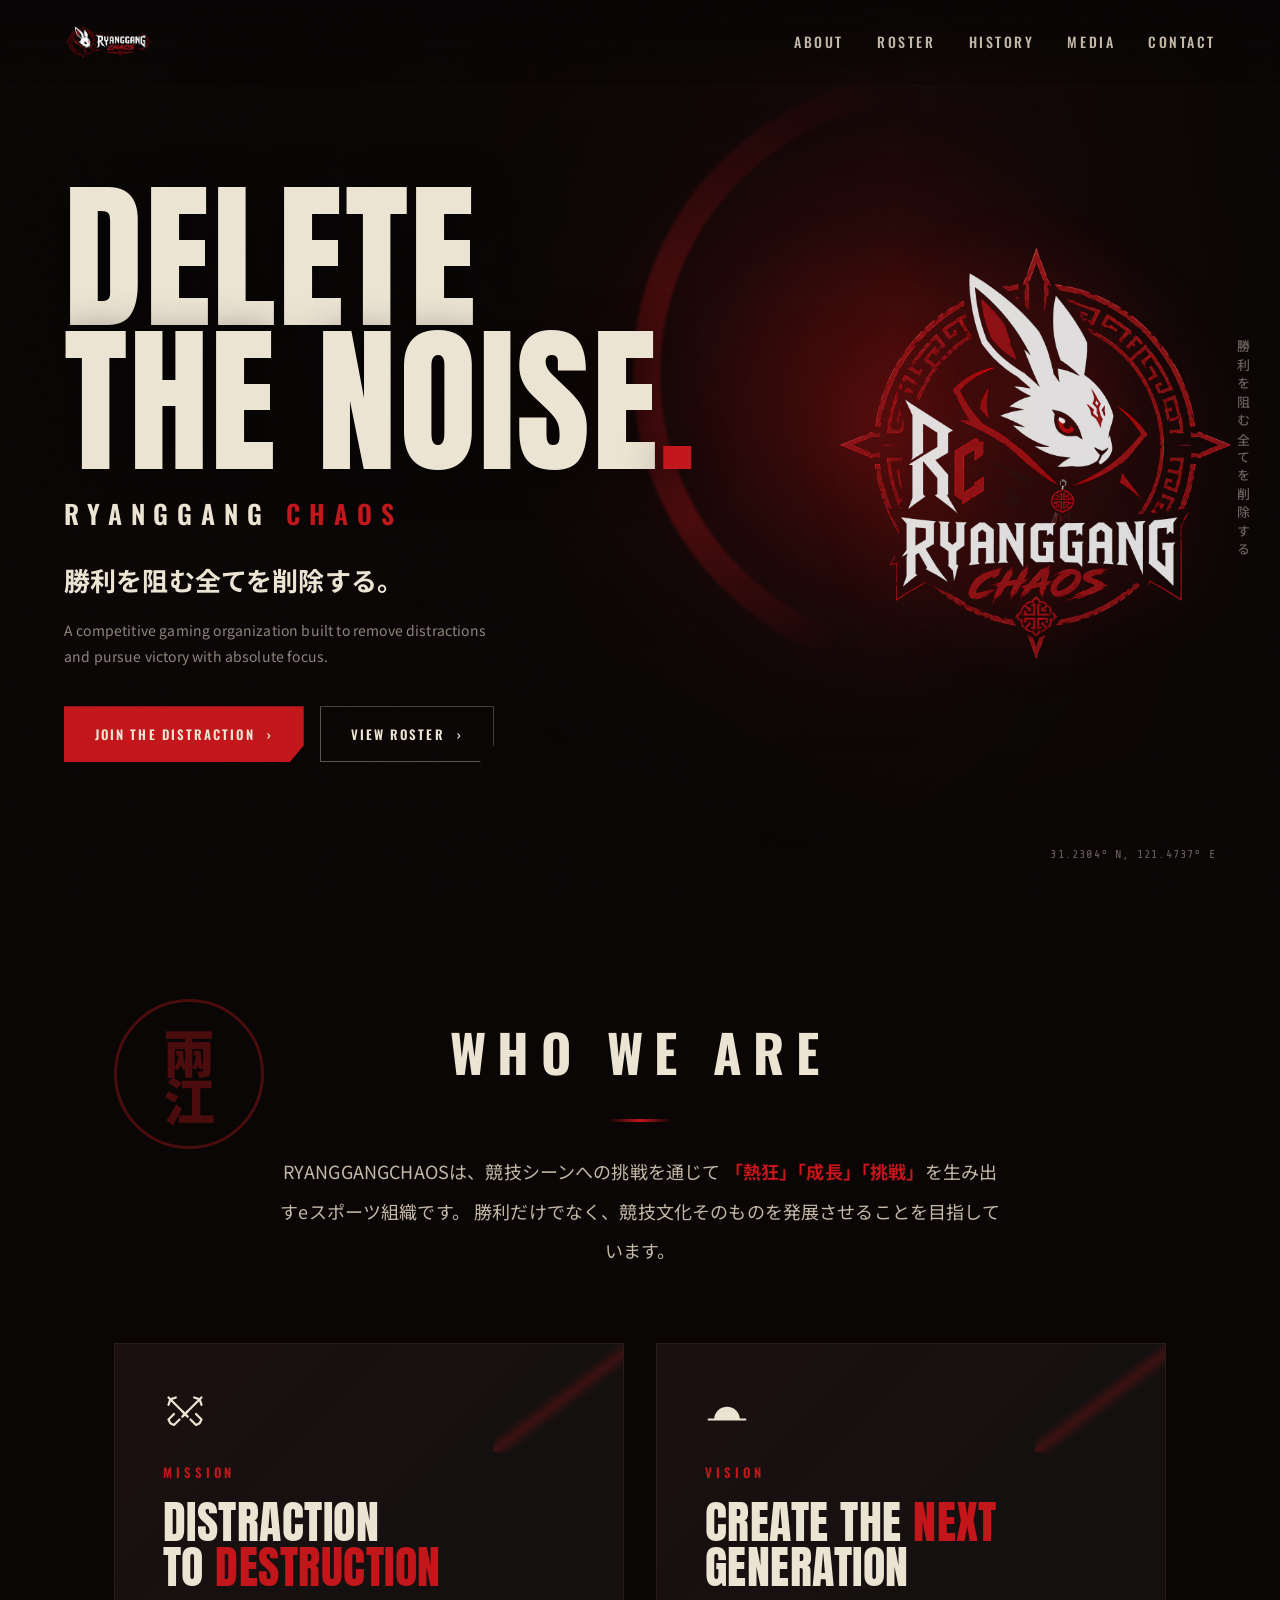
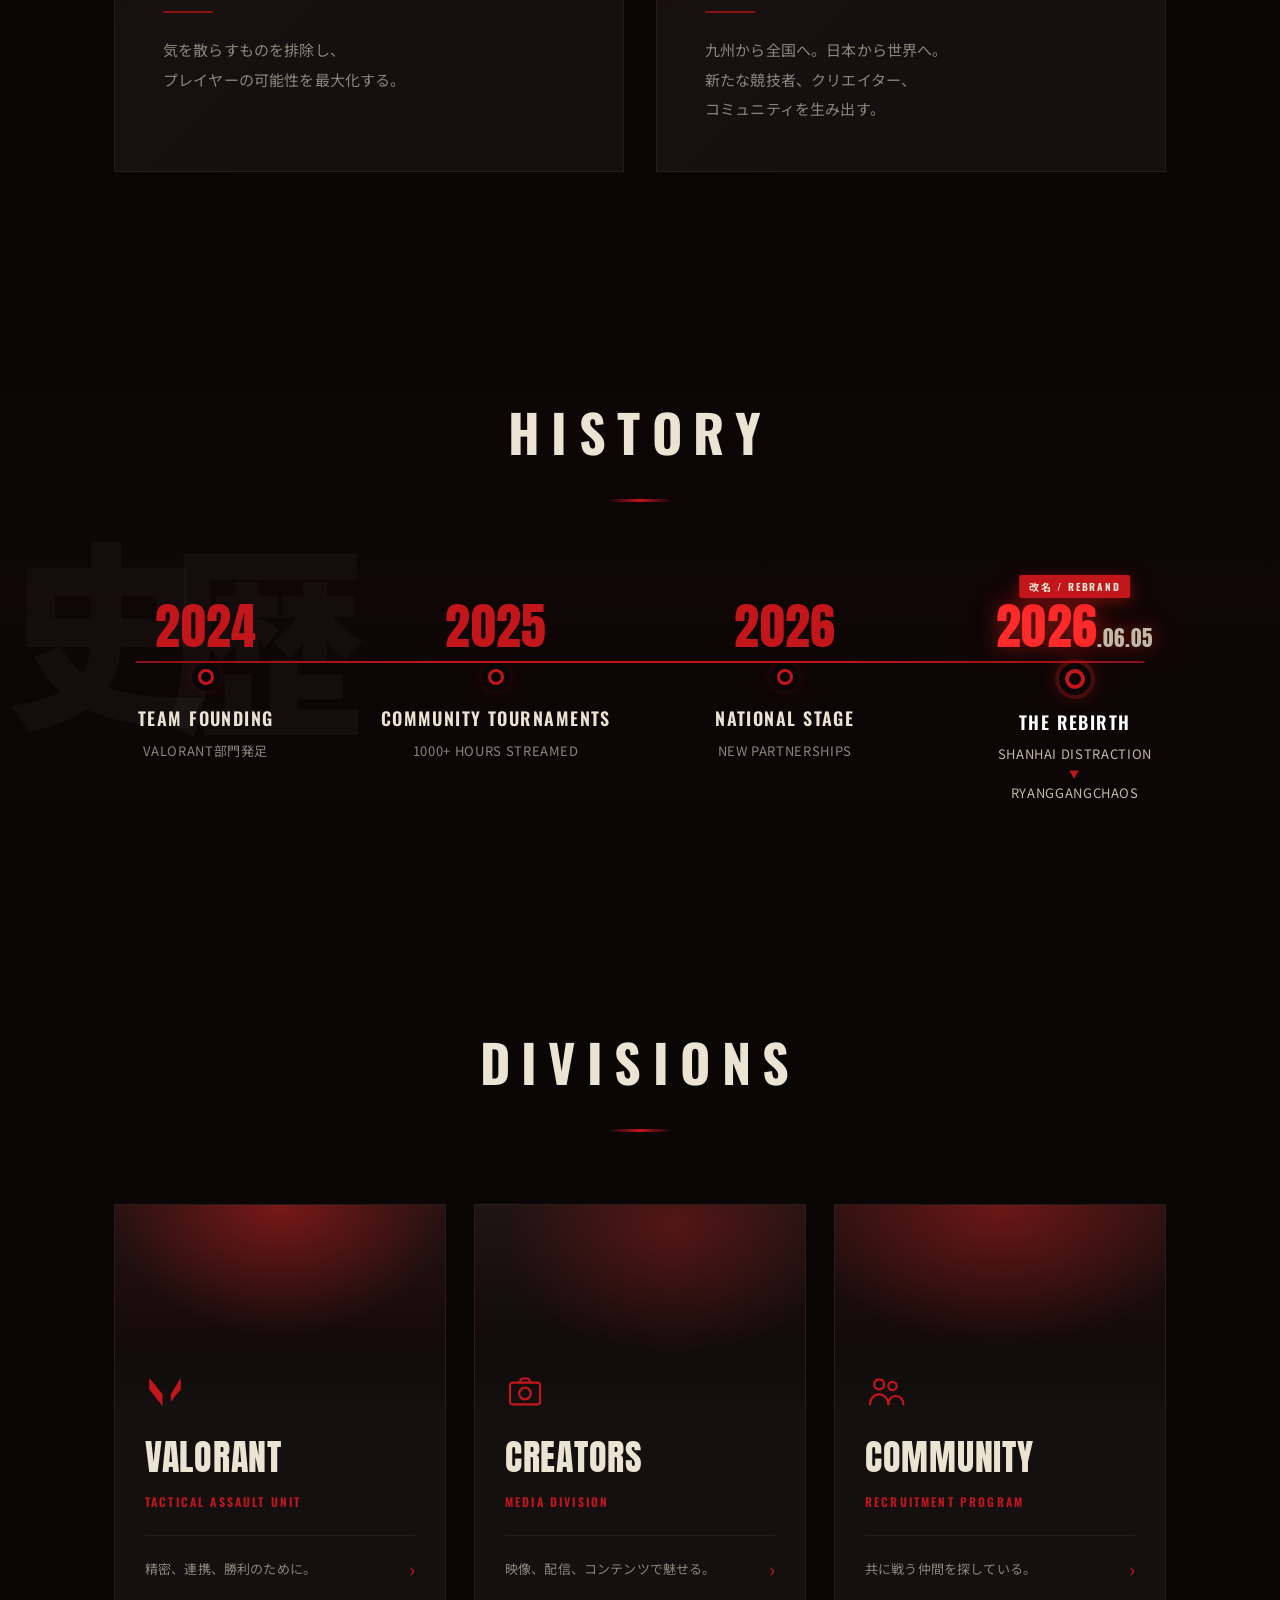
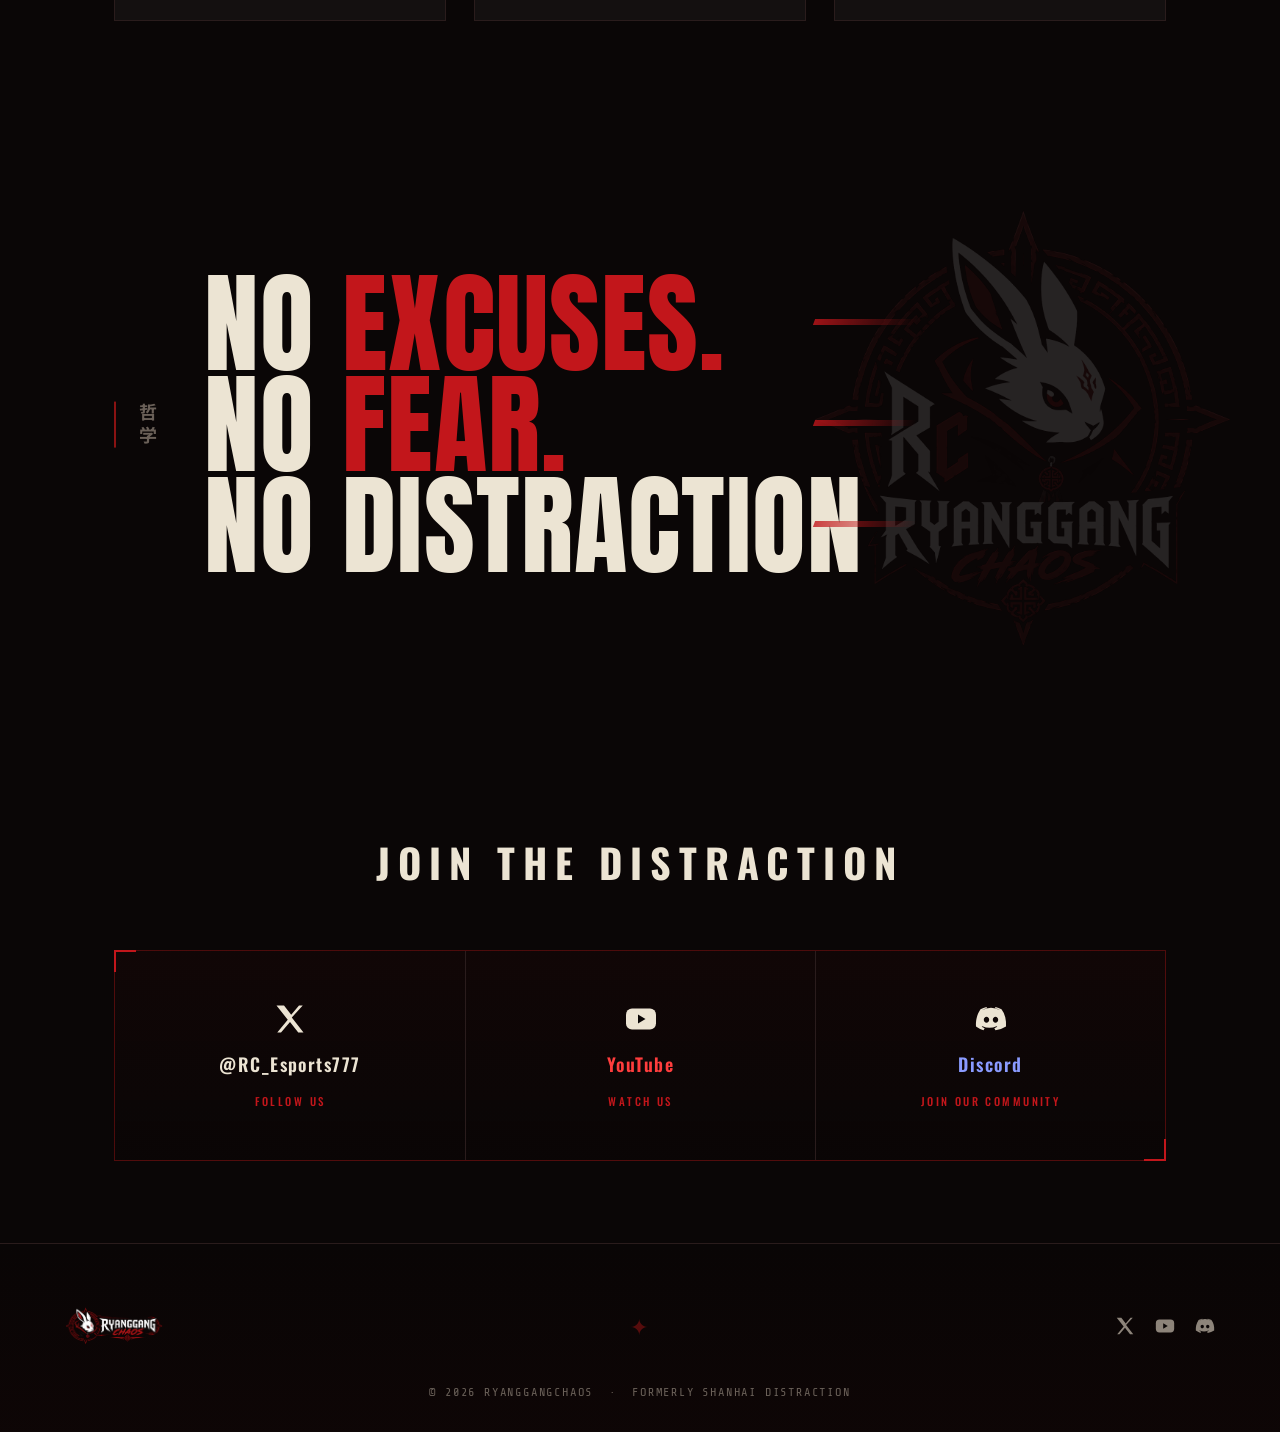
==== commit ca6c0164: "Update SNS handle @SD_Esports777 -> @RC_Esports777 Co-Authored-By: Claude Opus 4.8 (1M context) <nor" ====
--- a/index.html
+++ b/index.html
@@ -205,9 +205,9 @@
     <section class="join" id="contact">
       <h2 class="join__head reveal">JOIN THE DISTRACTION</h2>
       <div class="join__panel reveal">
-        <a class="social" href="https://x.com/SD_Esports777" target="_blank" rel="noopener">
+        <a class="social" href="https://x.com/RC_Esports777" target="_blank" rel="noopener">
           <span class="social__icon" aria-hidden="true"><svg viewBox="0 0 24 24"><use href="#ico-x" /></svg></span>
-          <span class="social__handle">@SD_Esports777</span>
+          <span class="social__handle">@RC_Esports777</span>
           <span class="social__cta">FOLLOW US</span>
         </a>
         <a class="social" href="https://youtube.com" target="_blank" rel="noopener">
@@ -234,7 +234,7 @@
       <span class="site-footer__crosshair" aria-hidden="true">✦</span>
 
       <div class="site-footer__social">
-        <a href="https://x.com/SD_Esports777" target="_blank" rel="noopener" aria-label="X (Twitter)"><svg viewBox="0 0 24 24"><use href="#ico-x" /></svg></a>
+        <a href="https://x.com/RC_Esports777" target="_blank" rel="noopener" aria-label="X (Twitter)"><svg viewBox="0 0 24 24"><use href="#ico-x" /></svg></a>
         <a href="https://youtube.com" target="_blank" rel="noopener" aria-label="YouTube"><svg viewBox="0 0 24 24"><use href="#ico-youtube" /></svg></a>
         <a href="https://discord.com" target="_blank" rel="noopener" aria-label="Discord"><svg viewBox="0 0 24 24"><use href="#ico-discord" /></svg></a>
       </div>
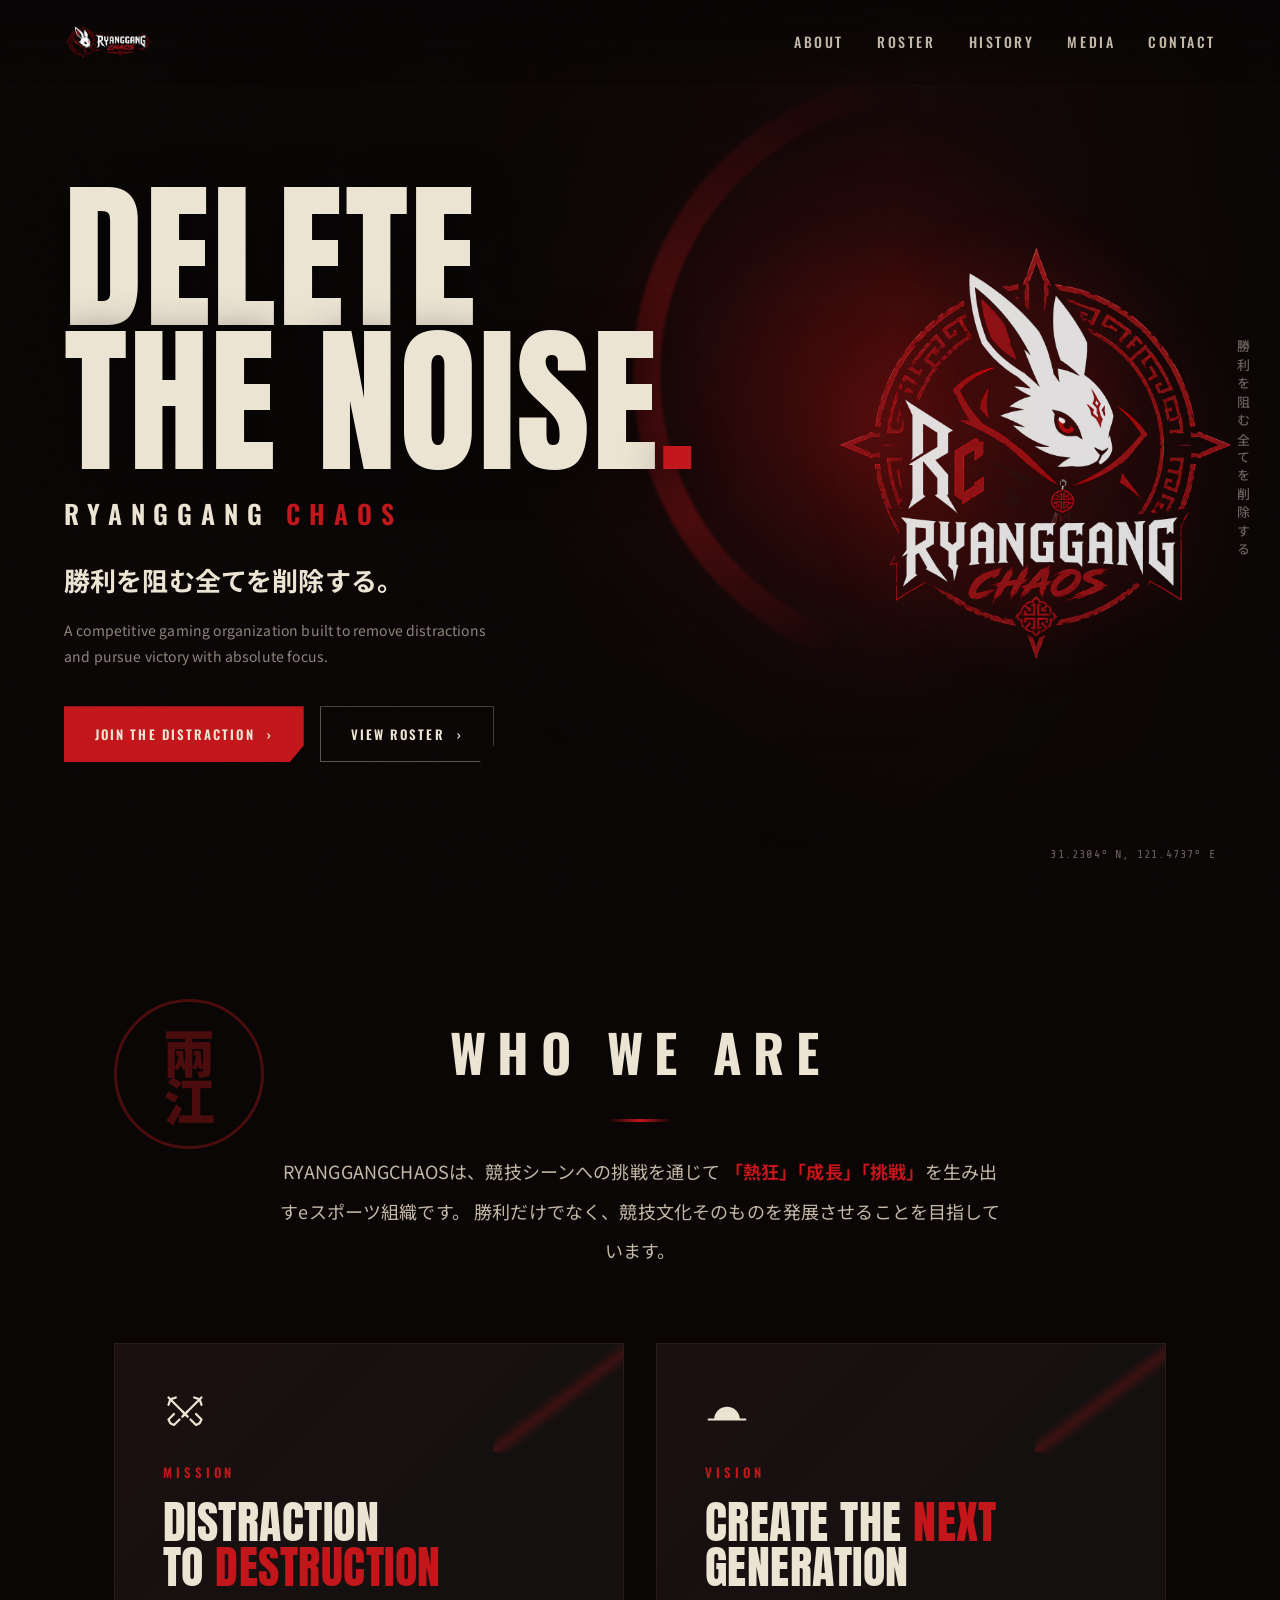
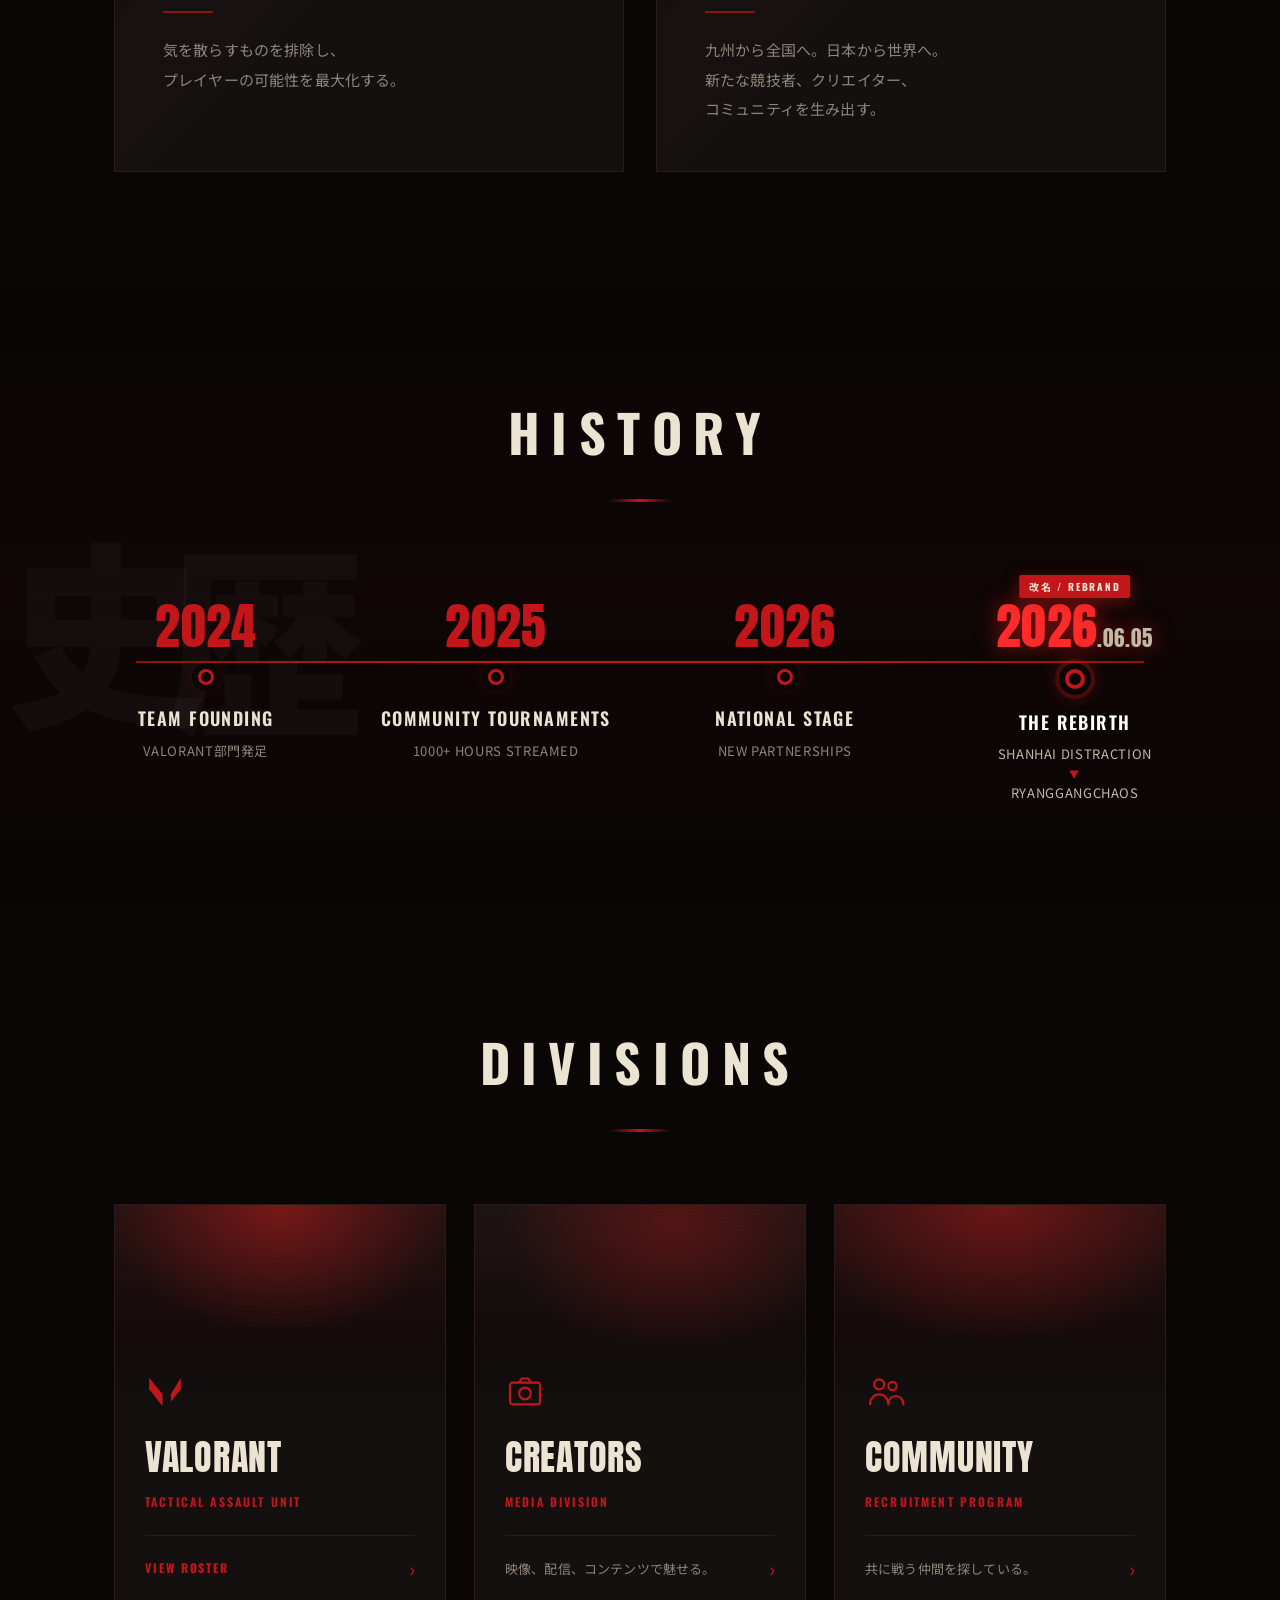
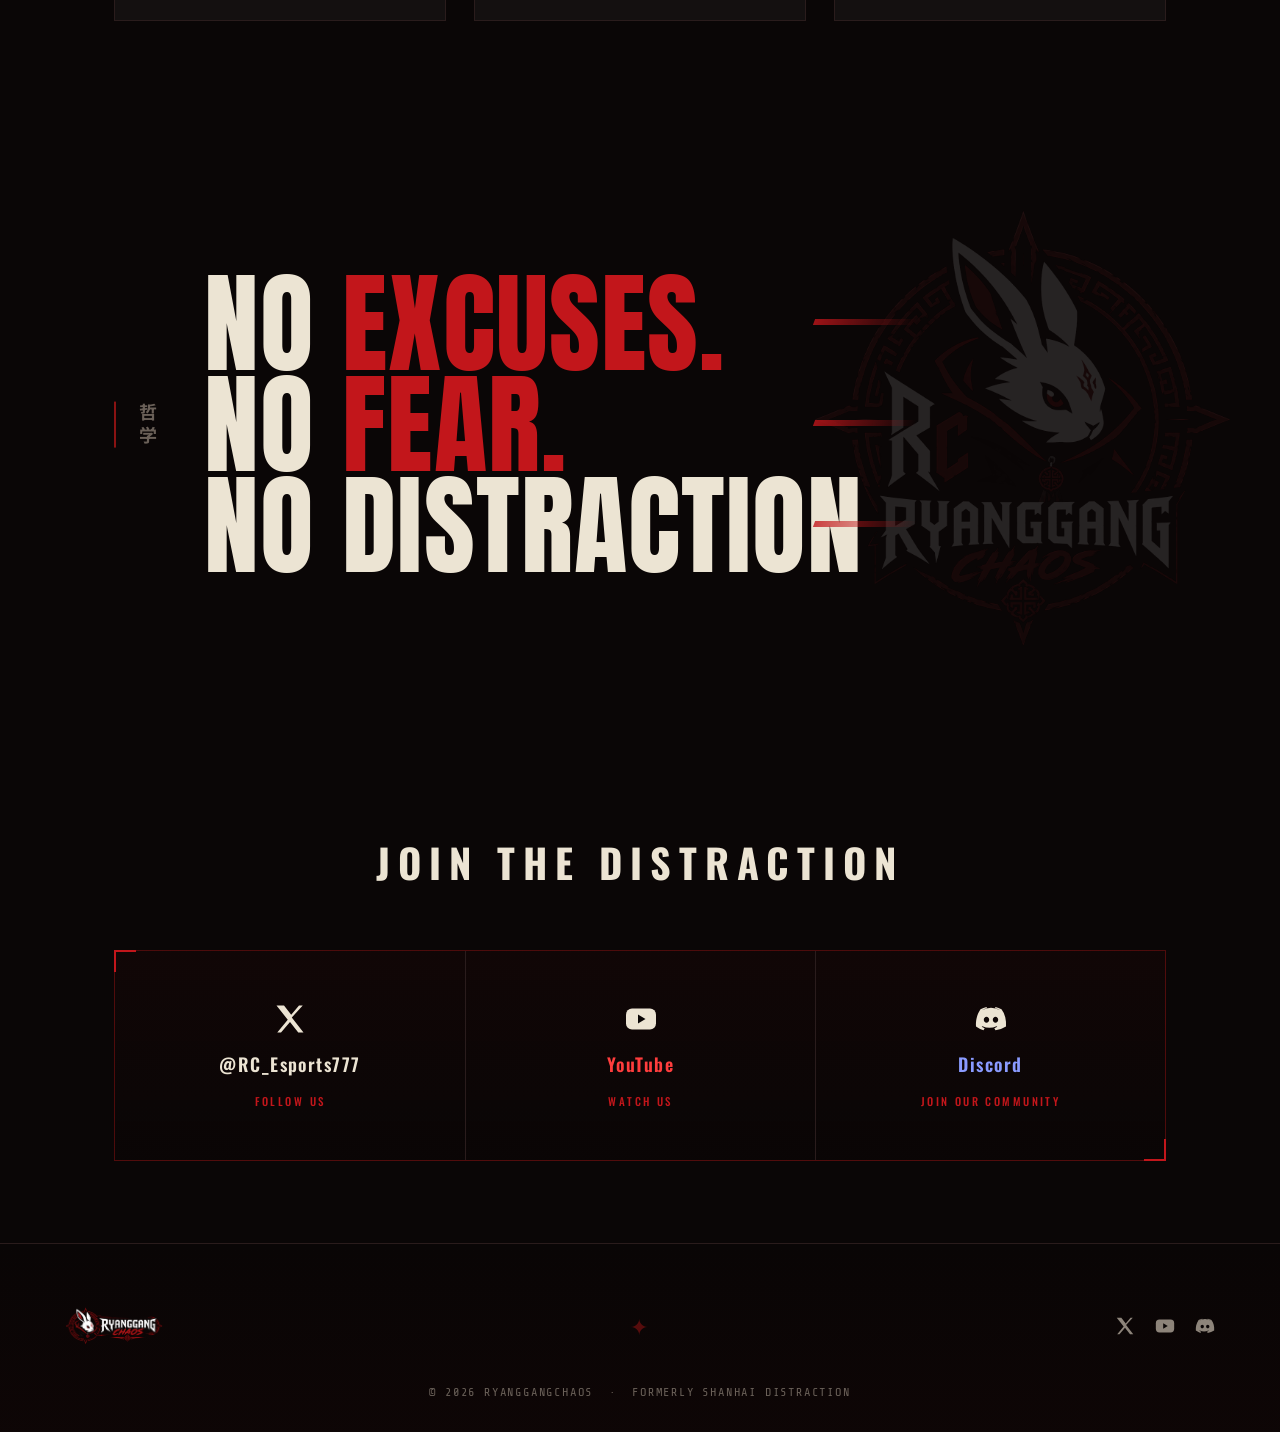
==== commit 6b7f95e7: "Add VALORANT roster page (roster.html + roster.css) - Standalone roster page reusing header/footer/b" ====
--- a/index.html
+++ b/index.html
@@ -35,7 +35,7 @@
 
     <nav class="nav" id="nav" aria-label="メインナビゲーション">
       <a href="#about">ABOUT</a>
-      <a href="#roster">ROSTER</a>
+      <a href="roster.html">ROSTER</a>
       <a href="#history">HISTORY</a>
       <a href="#media">MEDIA</a>
       <a href="#contact">CONTACT</a>
@@ -69,7 +69,7 @@
 
         <div class="hero__cta">
           <a class="btn btn--solid" href="#contact">JOIN THE DISTRACTION <span aria-hidden="true">›</span></a>
-          <a class="btn btn--ghost" href="#roster">VIEW ROSTER <span aria-hidden="true">›</span></a>
+          <a class="btn btn--ghost" href="roster.html">VIEW ROSTER <span aria-hidden="true">›</span></a>
         </div>
       </div>
 
@@ -152,7 +152,7 @@
       <h2 class="section-head reveal">DIVISIONS</h2>
 
       <div class="div-grid">
-        <article class="div-card div-card--valorant reveal" tabindex="0">
+        <a class="div-card div-card--valorant reveal" href="roster.html">
           <div class="div-card__media" aria-hidden="true"></div>
           <div class="div-card__body">
             <div class="div-card__icon" aria-hidden="true">
@@ -160,9 +160,9 @@
             </div>
             <h3 class="div-card__title">VALORANT</h3>
             <span class="div-card__sub">TACTICAL ASSAULT UNIT</span>
-            <p class="div-card__foot">精密、連携、勝利のために。<span class="arrow" aria-hidden="true">›</span></p>
-          </div>
-        </article>
+            <p class="div-card__foot"><span class="div-card__view">VIEW ROSTER</span><span class="arrow" aria-hidden="true">›</span></p>
+          </div>
+        </a>
 
         <article class="div-card div-card--creators reveal" style="--d:.12s" tabindex="0">
           <div class="div-card__media" aria-hidden="true"></div>
@@ -210,12 +210,12 @@
           <span class="social__handle">@RC_Esports777</span>
           <span class="social__cta">FOLLOW US</span>
         </a>
-        <a class="social" href="https://youtube.com" target="_blank" rel="noopener">
+        <a class="social" href="https://www.youtube.com/@sakujo.kanryo" target="_blank" rel="noopener">
           <span class="social__icon" aria-hidden="true"><svg viewBox="0 0 24 24"><use href="#ico-youtube" /></svg></span>
           <span class="social__handle social__handle--yt">YouTube</span>
           <span class="social__cta">WATCH US</span>
         </a>
-        <a class="social" href="https://discord.com" target="_blank" rel="noopener">
+        <a class="social" href="https://discord.gg/MvMASZq7Z" target="_blank" rel="noopener">
           <span class="social__icon" aria-hidden="true"><svg viewBox="0 0 24 24"><use href="#ico-discord" /></svg></span>
           <span class="social__handle social__handle--dc">Discord</span>
           <span class="social__cta">JOIN OUR COMMUNITY</span>
@@ -235,8 +235,8 @@
 
       <div class="site-footer__social">
         <a href="https://x.com/RC_Esports777" target="_blank" rel="noopener" aria-label="X (Twitter)"><svg viewBox="0 0 24 24"><use href="#ico-x" /></svg></a>
-        <a href="https://youtube.com" target="_blank" rel="noopener" aria-label="YouTube"><svg viewBox="0 0 24 24"><use href="#ico-youtube" /></svg></a>
-        <a href="https://discord.com" target="_blank" rel="noopener" aria-label="Discord"><svg viewBox="0 0 24 24"><use href="#ico-discord" /></svg></a>
+        <a href="https://www.youtube.com/@sakujo.kanryo" target="_blank" rel="noopener" aria-label="YouTube"><svg viewBox="0 0 24 24"><use href="#ico-youtube" /></svg></a>
+        <a href="https://discord.gg/MvMASZq7Z" target="_blank" rel="noopener" aria-label="Discord"><svg viewBox="0 0 24 24"><use href="#ico-discord" /></svg></a>
       </div>
     </div>
     <p class="site-footer__copy">© 2026 RYANGGANGCHAOS &nbsp;·&nbsp; FORMERLY SHANHAI DISTRACTION</p>
--- a/css/style.css
+++ b/css/style.css
@@ -488,6 +488,17 @@
   color: var(--red); font-size: 20px; transition: transform .3s ease;
 }
 .div-card:hover .arrow, .div-card:focus-visible .arrow { transform: translateX(6px); }
+.div-card__view {
+  font-family: var(--font-head); font-weight: 700;
+  letter-spacing: .16em; font-size: 12px; color: var(--red);
+}
+.div-card--valorant { position: relative; }
+.div-card--valorant::after {
+  content: "›"; position: absolute; top: 16px; right: 18px;
+  font-size: 22px; color: var(--red); opacity: 0;
+  transform: translateX(-6px); transition: opacity .3s ease, transform .3s ease;
+}
+.div-card--valorant:hover::after, .div-card--valorant:focus-visible::after { opacity: 1; transform: none; }
 
 /* =========================================================
    PHILOSOPHY
